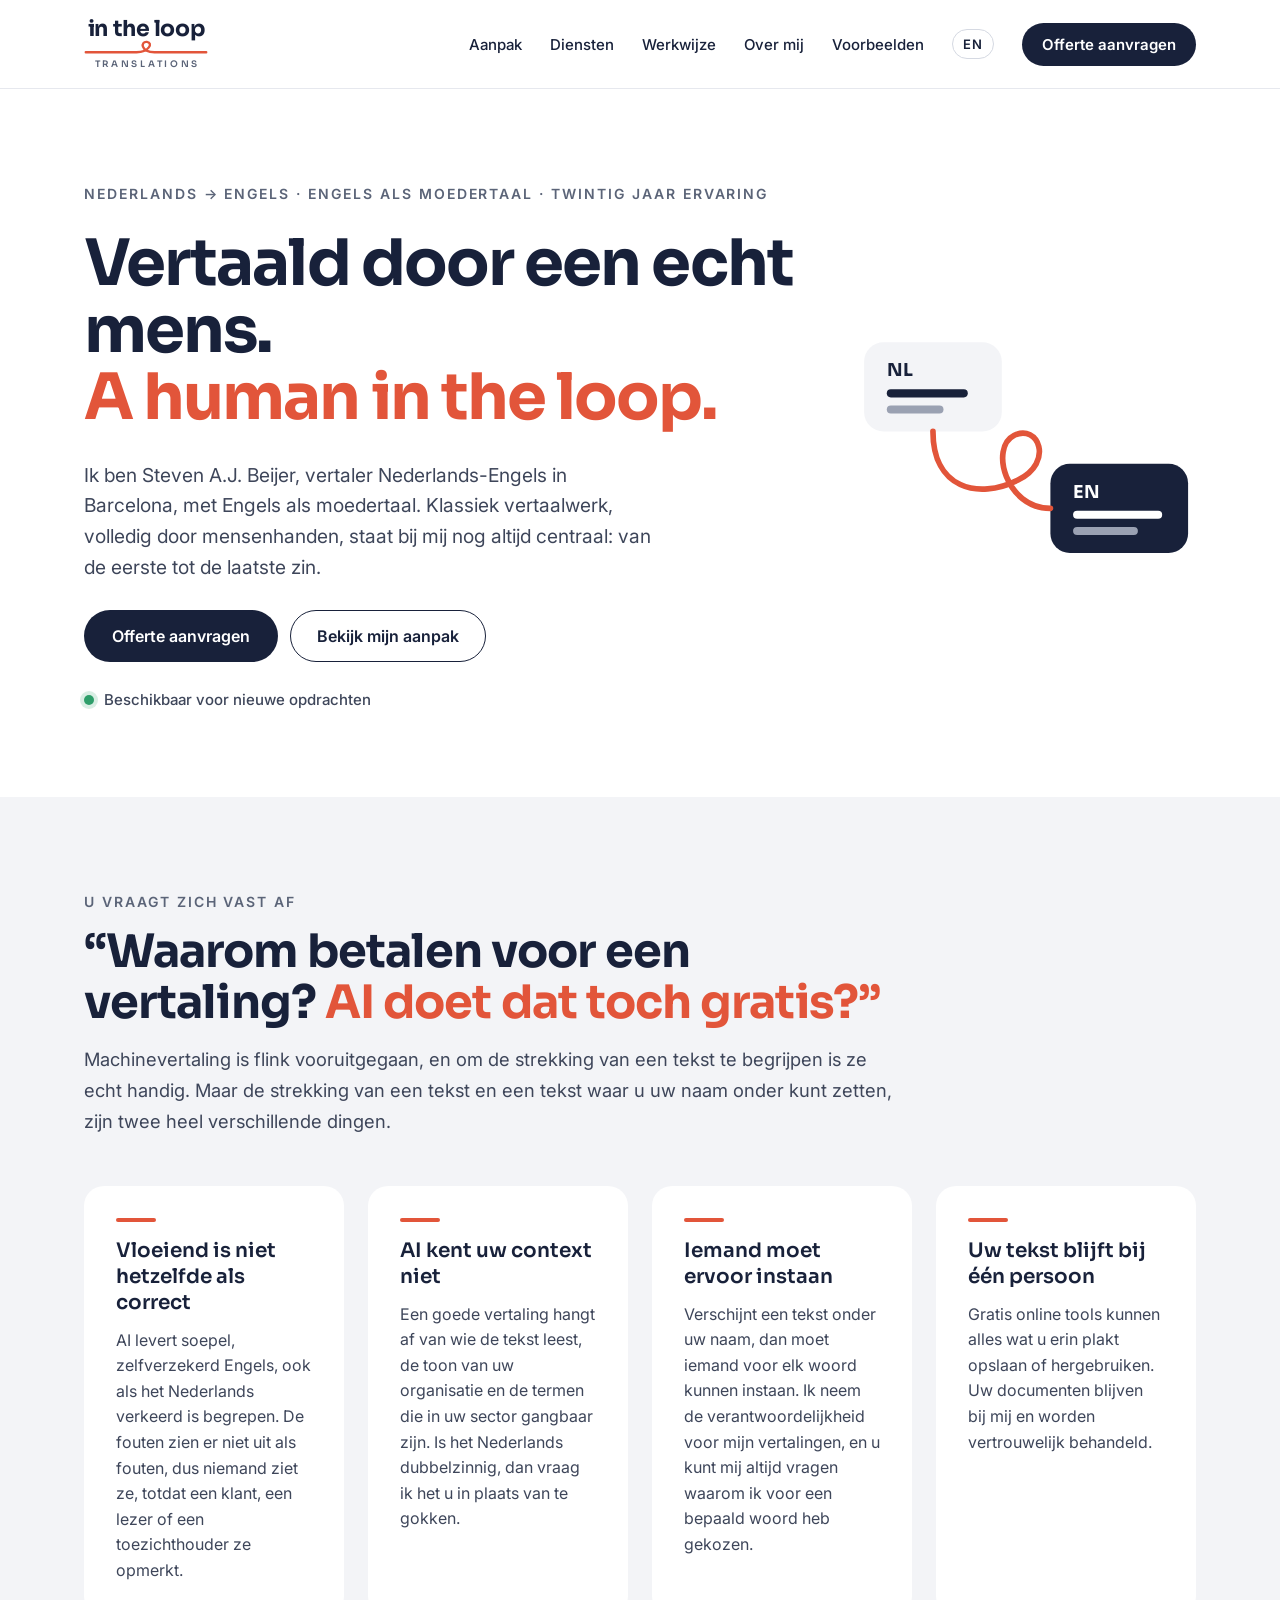
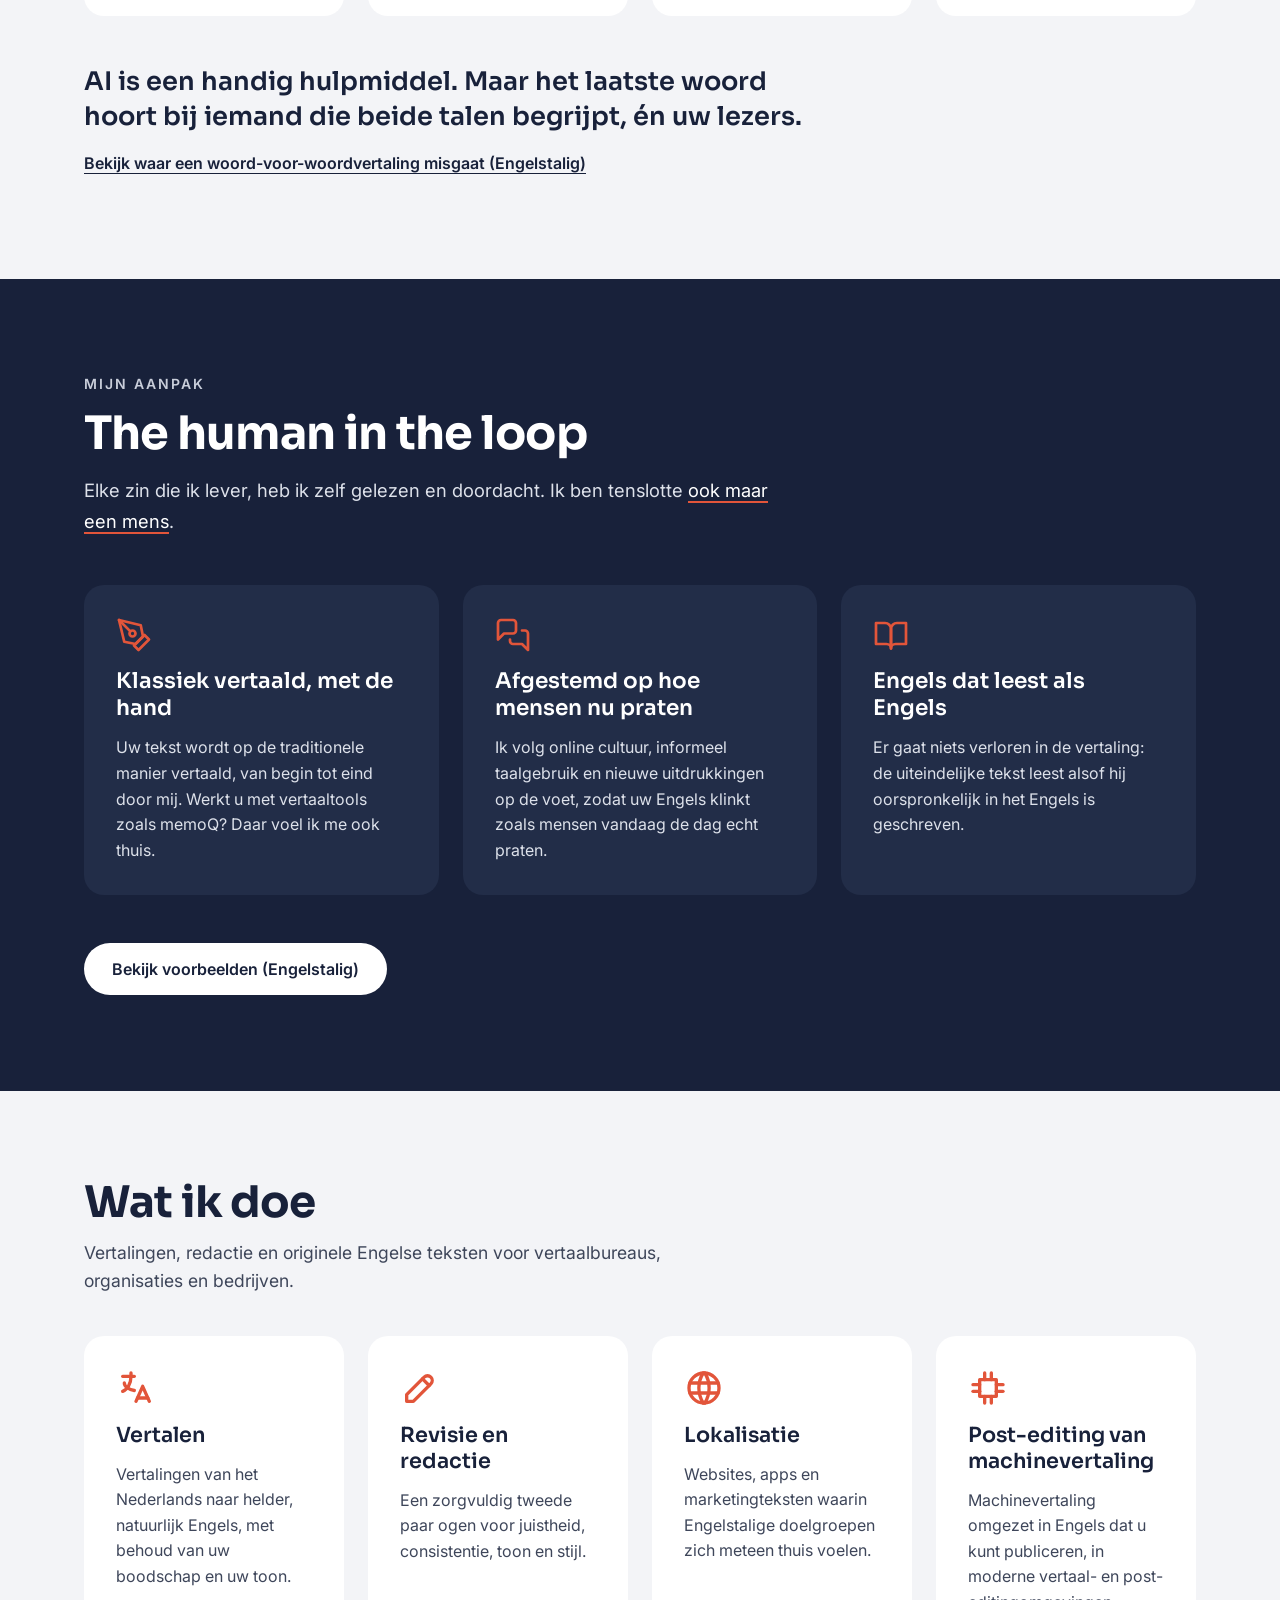
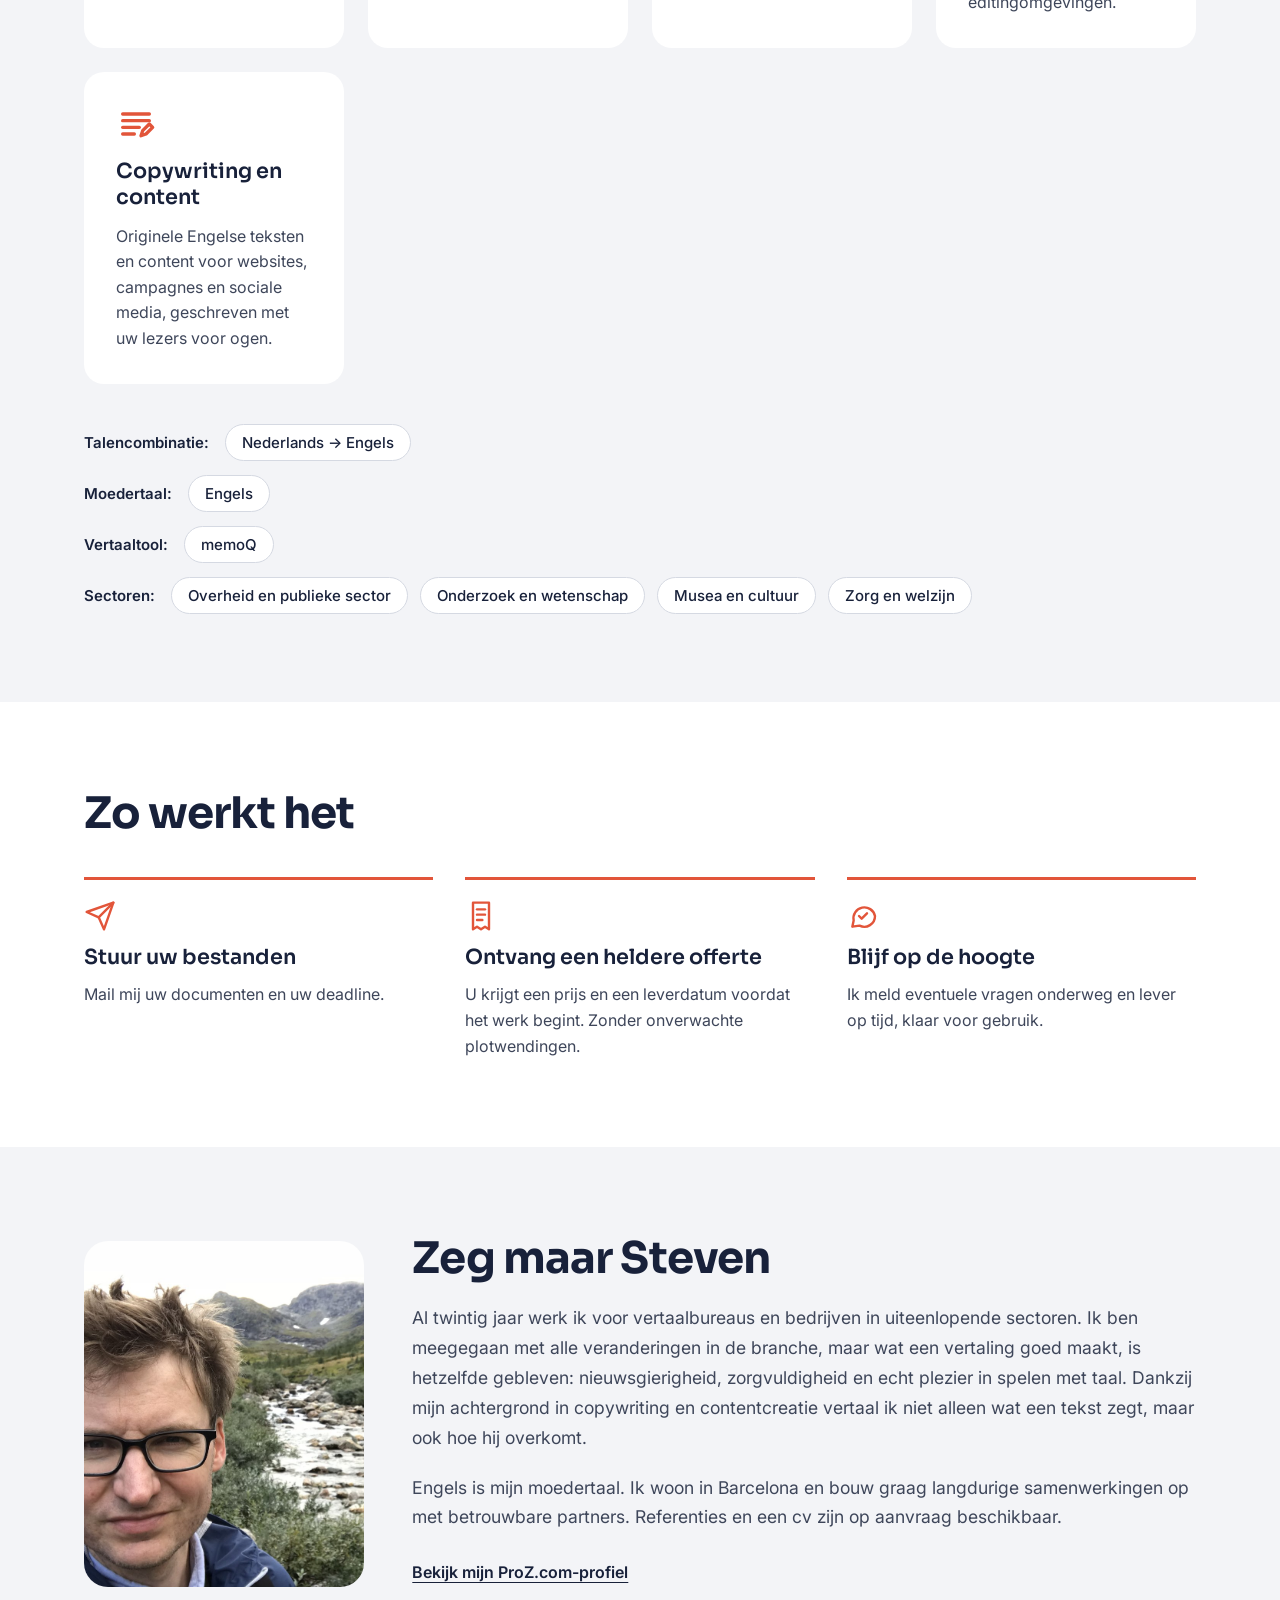
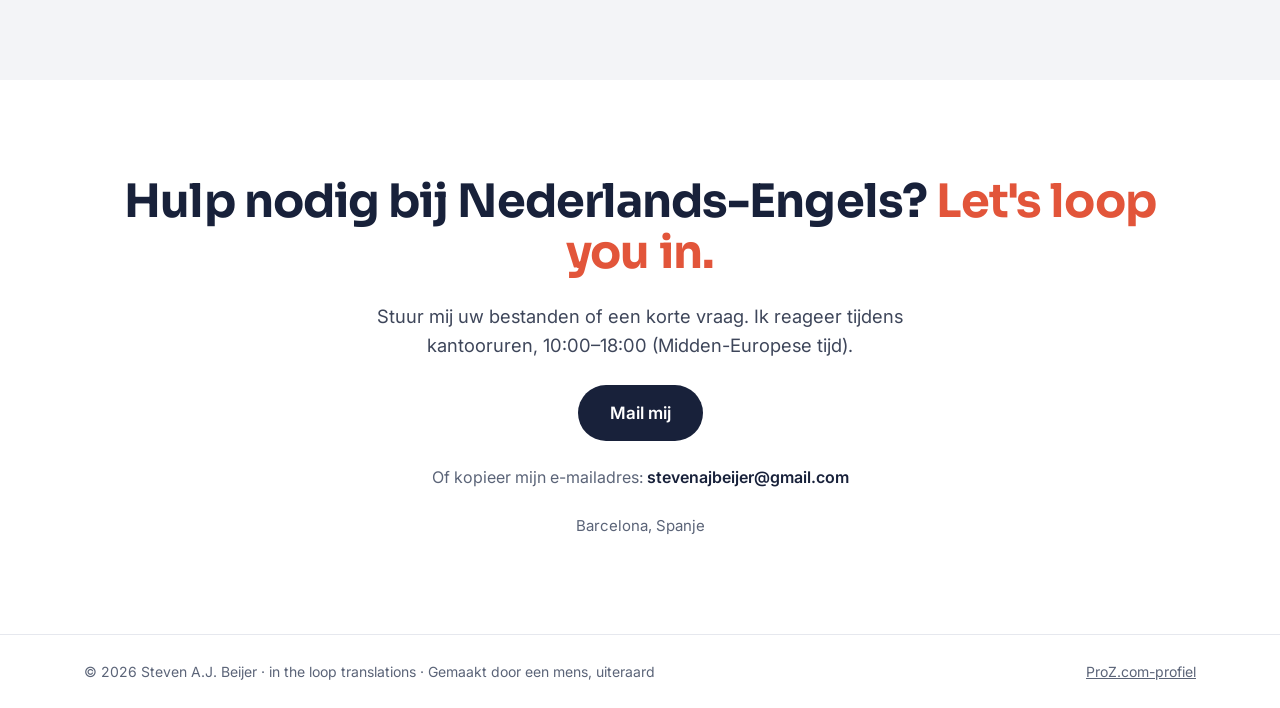
==== nl/index.html @ 224e479d "Add Dutch homepage, credentials, availability and SEO basics - New nl/index.html (Dutch homepage) wi" ====
<!doctype html>
<html lang="nl">
<head>
  <meta charset="utf-8">
  <meta name="viewport" content="width=device-width, initial-scale=1">
  <title>Vertaler Nederlands-Engels – Steven A.J. Beijer | in the loop translations</title>
  <meta name="description" content="Vertaler Nederlands-Engels met Engels als moedertaal en twintig jaar ervaring. Klassieke, volledig menselijke vertalingen, redactie, lokalisatie en copywriting door Steven A.J. Beijer in Barcelona.">
  <link rel="canonical" href="https://stevenbeijer.com/nl/">
  <link rel="alternate" hreflang="en" href="https://stevenbeijer.com/">
  <link rel="alternate" hreflang="nl" href="https://stevenbeijer.com/nl/">
  <link rel="alternate" hreflang="x-default" href="https://stevenbeijer.com/">
  <meta property="og:title" content="in the loop translations – Steven A.J. Beijer, vertaler Nederlands-Engels">
  <meta property="og:description" content="Vertaald door een echt mens. A human in the loop.">
  <meta property="og:type" content="website">
  <meta property="og:locale" content="nl_NL">
  <meta property="og:url" content="https://stevenbeijer.com/nl/">
  <meta property="og:image" content="https://stevenbeijer.com/images/steven.jpg">
  <link rel="icon" href="../favicon.svg" type="image/svg+xml">
  <link rel="preconnect" href="https://fonts.googleapis.com">
  <link rel="preconnect" href="https://fonts.gstatic.com" crossorigin>
  <link href="https://fonts.googleapis.com/css2?family=Sora:wght@400;600;700&amp;family=Inter:wght@400;500;600&amp;display=swap" rel="stylesheet">
  <link rel="stylesheet" href="../style.css?v=4">
  <script type="application/ld+json">
  {
    "@context": "https://schema.org",
    "@type": "ProfessionalService",
    "name": "in the loop translations",
    "description": "Vertalingen van het Nederlands naar het Engels, revisie, lokalisatie, post-editing en copywriting door een vertaler met Engels als moedertaal.",
    "url": "https://stevenbeijer.com/nl/",
    "image": "https://stevenbeijer.com/images/steven.jpg",
    "email": "stevenajbeijer@gmail.com",
    "address": { "@type": "PostalAddress", "addressLocality": "Barcelona", "addressCountry": "ES" },
    "areaServed": "Worldwide",
    "founder": {
      "@type": "Person",
      "name": "Steven A.J. Beijer",
      "jobTitle": "Vertaler Nederlands-Engels",
      "knowsLanguage": ["en", "nl"],
      "sameAs": ["https://www.proz.com/profile/104658"]
    }
  }
  </script>
</head>
<body>

<header class="site-header">
  <nav class="wrap" aria-label="Hoofdmenu">
    <a class="logo" href="#top" aria-label="in the loop translations, home">
      <span class="logo-name">in the loop</span>
      <svg width="124" height="16" viewBox="0 0 260 34" aria-hidden="true"><path d="M2 26 H110 C136 26 146 6 132 4 C118 2 118 26 148 26 H258" fill="none" stroke="#E2553A" stroke-width="5" stroke-linecap="round" stroke-linejoin="round"/></svg>
      <span class="logo-sub">TRANSLATIONS</span>
    </a>
    <div class="menu">
      <a href="#approach">Aanpak</a>
      <a href="#services">Diensten</a>
      <a href="#how">Werkwijze</a>
      <a href="#about">Over mij</a>
      <a href="../examples.html" hreflang="en">Voorbeelden</a>
      <a class="lang" href="../" hreflang="en" lang="en" aria-label="English">EN</a>
      <a class="btn btn-dark btn-small" href="mailto:stevenajbeijer@gmail.com?subject=Offerteaanvraag">Offerte aanvragen</a>
    </div>
  </nav>
</header>

<main>

<section id="top" class="wrap hero">
  <div class="hero-text">
    <p class="eyebrow">Nederlands → Engels · Engels als moedertaal · twintig jaar ervaring</p>
    <h1>Vertaald door een echt mens. <span class="accent" lang="en">A human in the loop.</span></h1>
    <p class="lead">Ik ben Steven A.J. Beijer, vertaler Nederlands-Engels in Barcelona, met Engels als moedertaal. Klassiek vertaalwerk, volledig door mensenhanden, staat bij mij nog altijd centraal: van de eerste tot de laatste zin.</p>
    <div class="buttons">
      <a class="btn btn-dark" href="mailto:stevenajbeijer@gmail.com?subject=Offerteaanvraag">Offerte aanvragen</a>
      <a class="btn btn-outline" href="#approach">Bekijk mijn aanpak</a>
    </div>
    <p class="status">Beschikbaar voor nieuwe opdrachten</p>
  </div>
  <div class="hero-art">
    <svg viewBox="0 0 420 320" role="img" aria-label="Eén lijn die een lus maakt tussen een Nederlandse en een Engelse tekstballon">
      <rect x="10" y="30" width="170" height="110" rx="24" fill="#F3F4F7"/>
      <rect x="240" y="180" width="170" height="110" rx="24" fill="#18213A"/>
      <text x="38" y="72" font-family="Sora, sans-serif" font-weight="700" font-size="22" fill="#18213A">NL</text>
      <rect x="38" y="88" width="100" height="10" rx="5" fill="#18213A"/>
      <rect x="38" y="108" width="70" height="10" rx="5" fill="#9AA1B2"/>
      <text x="268" y="222" font-family="Sora, sans-serif" font-weight="700" font-size="22" fill="#FFFFFF">EN</text>
      <rect x="268" y="238" width="110" height="10" rx="5" fill="#FFFFFF"/>
      <rect x="268" y="258" width="80" height="10" rx="5" fill="#9AA1B2"/>
      <path d="M95 140 C95 210 150 225 200 200 C245 178 225 130 195 145 C165 160 185 235 240 235" fill="none" stroke="#E2553A" stroke-width="7" stroke-linecap="round" stroke-linejoin="round"/>
    </svg>
  </div>
</section>

<section id="why" class="soft">
  <div class="wrap why">
    <div class="section-head">
      <p class="eyebrow">U vraagt zich vast af</p>
      <h2 class="h2 h2-big">“Waarom betalen voor een vertaling? <span class="accent">AI doet dat toch gratis?”</span></h2>
      <p class="intro">Machinevertaling is flink vooruitgegaan, en om de strekking van een tekst te begrijpen is ze echt handig. Maar de strekking van een tekst en een tekst waar u uw naam onder kunt zetten, zijn twee heel verschillende dingen.</p>
    </div>
    <div class="why-points">
      <div class="why-point">
        <h3>Vloeiend is niet hetzelfde als correct</h3>
        <p>AI levert soepel, zelfverzekerd Engels, ook als het Nederlands verkeerd is begrepen. De fouten zien er niet uit als fouten, dus niemand ziet ze, totdat een klant, een lezer of een toezichthouder ze opmerkt.</p>
      </div>
      <div class="why-point">
        <h3>AI kent uw context niet</h3>
        <p>Een goede vertaling hangt af van wie de tekst leest, de toon van uw organisatie en de termen die in uw sector gangbaar zijn. Is het Nederlands dubbelzinnig, dan vraag ik het u in plaats van te gokken.</p>
      </div>
      <div class="why-point">
        <h3>Iemand moet ervoor instaan</h3>
        <p>Verschijnt een tekst onder uw naam, dan moet iemand voor elk woord kunnen instaan. Ik neem de verantwoordelijkheid voor mijn vertalingen, en u kunt mij altijd vragen waarom ik voor een bepaald woord heb gekozen.</p>
      </div>
      <div class="why-point">
        <h3>Uw tekst blijft bij één persoon</h3>
        <p>Gratis online tools kunnen alles wat u erin plakt opslaan of hergebruiken. Uw documenten blijven bij mij en worden vertrouwelijk behandeld.</p>
      </div>
    </div>
    <div class="why-close">
      <p>AI is een handig hulpmiddel. Maar het laatste woord hoort bij iemand die beide talen begrijpt, én uw lezers.</p>
      <a class="text-link" href="../examples.html" hreflang="en">Bekijk waar een woord-voor-woordvertaling misgaat (Engelstalig)</a>
    </div>
  </div>
</section>

<section id="approach" class="dark">
  <div class="wrap approach">
    <div class="section-head">
      <p class="eyebrow">Mijn aanpak</p>
      <h2 class="h2 h2-big" lang="en">The human in the loop</h2>
      <p class="intro">Elke zin die ik lever, heb ik zelf gelezen en doordacht. Ik ben tenslotte <a href="https://open.spotify.com/search/Daft%20Punk%20Human%20After%20All" target="_blank" rel="noopener" title="Daft Punk, Human After All (2005)">ook maar een mens</a>.</p>
    </div>
    <div class="cards">
      <div class="card-dark">
        <svg class="icon" width="36" height="36" viewBox="0 0 24 24" aria-hidden="true"><path d="M12 19l7-7 3 3-7 7-3-3z"/><path d="M18 13l-1.5-7.5L2 2l3.5 14.5L13 18l5-5z"/><path d="M2 2l7.586 7.586"/><circle cx="11" cy="11" r="2"/></svg>
        <h3>Klassiek vertaald, met de hand</h3>
        <p>Uw tekst wordt op de traditionele manier vertaald, van begin tot eind door mij. Werkt u met vertaaltools zoals memoQ? Daar voel ik me ook thuis.</p>
      </div>
      <div class="card-dark">
        <svg class="icon" width="36" height="36" viewBox="0 0 24 24" aria-hidden="true"><path d="M14 9a2 2 0 0 1-2 2H6l-4 4V4a2 2 0 0 1 2-2h8a2 2 0 0 1 2 2z"/><path d="M18 9h2a2 2 0 0 1 2 2v11l-4-4h-6a2 2 0 0 1-2-2v-1"/></svg>
        <h3>Afgestemd op hoe mensen nu praten</h3>
        <p>Ik volg online cultuur, informeel taalgebruik en nieuwe uitdrukkingen op de voet, zodat uw Engels klinkt zoals mensen vandaag de dag echt praten.</p>
      </div>
      <div class="card-dark">
        <svg class="icon" width="36" height="36" viewBox="0 0 24 24" aria-hidden="true"><path d="M2 4h6a4 4 0 0 1 4 4v13a3 3 0 0 0-3-3H2z"/><path d="M22 4h-6a4 4 0 0 0-4 4v13a3 3 0 0 1 3-3h7z"/></svg>
        <h3>Engels dat leest als Engels</h3>
        <p>Er gaat niets verloren in de vertaling: de uiteindelijke tekst leest alsof hij oorspronkelijk in het Engels is geschreven.</p>
      </div>
    </div>
    <a class="btn btn-light" href="../examples.html" hreflang="en">Bekijk voorbeelden (Engelstalig)</a>
  </div>
</section>

<section id="services" class="soft">
  <div class="wrap services">
    <div class="section-head">
      <h2 class="h2">Wat ik doe</h2>
      <p>Vertalingen, redactie en originele Engelse teksten voor vertaalbureaus, organisaties en bedrijven.</p>
    </div>
    <div class="cards-light">
      <div class="card">
        <svg width="40" height="40" viewBox="0 0 24 24" fill="none" stroke="#E2553A" stroke-width="2" stroke-linecap="round" stroke-linejoin="round" aria-hidden="true"><path d="M4 5h7"/><path d="M9 3v2c0 4.4-2.2 8-5 9"/><path d="M5 9c0 2.1 2.7 4 6 4.5"/><path d="M12 20l4-9 4 9"/><path d="M19.1 18h-6.2"/></svg>
        <h3>Vertalen</h3>
        <p>Vertalingen van het Nederlands naar helder, natuurlijk Engels, met behoud van uw boodschap en uw toon.</p>
      </div>
      <div class="card">
        <svg width="40" height="40" viewBox="0 0 24 24" fill="none" stroke="#E2553A" stroke-width="2" stroke-linecap="round" stroke-linejoin="round" aria-hidden="true"><path d="M4 20h4L18.5 9.5a2.8 2.8 0 0 0-4-4L4 16v4"/><path d="M13.5 6.5l4 4"/></svg>
        <h3>Revisie en redactie</h3>
        <p>Een zorgvuldig tweede paar ogen voor juistheid, consistentie, toon en stijl.</p>
      </div>
      <div class="card">
        <svg width="40" height="40" viewBox="0 0 24 24" fill="none" stroke="#E2553A" stroke-width="2" stroke-linecap="round" stroke-linejoin="round" aria-hidden="true"><circle cx="12" cy="12" r="9"/><path d="M3.6 9h16.8"/><path d="M3.6 15h16.8"/><path d="M11.5 3a17 17 0 0 0 0 18"/><path d="M12.5 3a17 17 0 0 1 0 18"/></svg>
        <h3>Lokalisatie</h3>
        <p>Websites, apps en marketingteksten waarin Engelstalige doelgroepen zich meteen thuis voelen.</p>
      </div>
      <div class="card">
        <svg width="40" height="40" viewBox="0 0 24 24" fill="none" stroke="#E2553A" stroke-width="2" stroke-linecap="round" stroke-linejoin="round" aria-hidden="true"><path d="M7 7h10v10H7z"/><path d="M10 3v4"/><path d="M14 3v4"/><path d="M10 17v4"/><path d="M14 17v4"/><path d="M3 10h4"/><path d="M3 14h4"/><path d="M17 10h4"/><path d="M17 14h4"/></svg>
        <h3>Post-editing van machinevertaling</h3>
        <p>Machinevertaling omgezet in Engels dat u kunt publiceren, in moderne vertaal- en post-editingomgevingen.</p>
      </div>
      <div class="card">
        <svg width="40" height="40" viewBox="0 0 24 24" fill="none" stroke="#E2553A" stroke-width="2" stroke-linecap="round" stroke-linejoin="round" aria-hidden="true"><path d="M4 6h16"/><path d="M4 10h16"/><path d="M4 14h10"/><path d="M4 18h7"/><path d="M15 19l1-3 4-4 2 2-4 4z"/></svg>
        <h3>Copywriting en content</h3>
        <p>Originele Engelse teksten en content voor websites, campagnes en sociale media, geschreven met uw lezers voor ogen.</p>
      </div>
    </div>
    <div class="chip-rows">
      <div class="chips">
        <span class="chips-label">Talencombinatie:</span>
        <span class="chip">Nederlands → Engels</span>
      </div>
      <div class="chips">
        <span class="chips-label">Moedertaal:</span>
        <span class="chip">Engels</span>
      </div>
      <div class="chips">
        <span class="chips-label">Vertaaltool:</span>
        <span class="chip">memoQ</span>
      </div>
      <div class="chips">
        <span class="chips-label">Sectoren:</span>
        <span class="chip">Overheid en publieke sector</span>
        <span class="chip">Onderzoek en wetenschap</span>
        <span class="chip">Musea en cultuur</span>
        <span class="chip">Zorg en welzijn</span>
      </div>
    </div>
  </div>
</section>

<section id="how" class="wrap how">
  <h2 class="h2">Zo werkt het</h2>
  <ol class="steps">
    <li>
      <svg class="icon" width="32" height="32" viewBox="0 0 24 24" aria-hidden="true"><path d="M22 2L11 13"/><path d="M22 2l-7 20-4-9-9-4 20-7z"/></svg>
      <h3>Stuur uw bestanden</h3>
      <p>Mail mij uw documenten en uw deadline.</p>
    </li>
    <li>
      <svg class="icon" width="32" height="32" viewBox="0 0 24 24" aria-hidden="true"><path d="M6 2h12v20l-3-2-3 2-3-2-3 2z"/><path d="M9 7h6"/><path d="M9 11h6"/><path d="M9 15h4"/></svg>
      <h3>Ontvang een heldere offerte</h3>
      <p>U krijgt een prijs en een leverdatum voordat het werk begint. Zonder onverwachte plotwendingen.</p>
    </li>
    <li>
      <svg class="icon" width="32" height="32" viewBox="0 0 24 24" aria-hidden="true"><path d="M21 12a8 8 0 0 1-11.6 7.2L4 20l1-4.6A8 8 0 1 1 21 12z"/><path d="M9 12l2 2 4-4"/></svg>
      <h3>Blijf op de hoogte</h3>
      <p>Ik meld eventuele vragen onderweg en lever op tijd, klaar voor gebruik.</p>
    </li>
  </ol>
</section>

<section id="about" class="soft">
  <div class="wrap about">
    <div class="about-photo">
      <img src="../images/steven.jpg" alt="Steven A.J. Beijer buiten bij een bergbeek" width="300" height="346" loading="lazy">
    </div>
    <div class="about-text">
      <h2 class="h2">Zeg maar Steven</h2>
      <p>Al twintig jaar werk ik voor vertaalbureaus en bedrijven in uiteenlopende sectoren. Ik ben meegegaan met alle veranderingen in de branche, maar wat een vertaling goed maakt, is hetzelfde gebleven: nieuwsgierigheid, zorgvuldigheid en echt plezier in spelen met taal. Dankzij mijn achtergrond in copywriting en contentcreatie vertaal ik niet alleen wat een tekst zegt, maar ook hoe hij overkomt.</p>
      <p>Engels is mijn moedertaal. Ik woon in Barcelona en bouw graag langdurige samenwerkingen op met betrouwbare partners. Referenties en een cv zijn op aanvraag beschikbaar.</p>
      <a class="text-link" href="https://www.proz.com/profile/104658">Bekijk mijn ProZ.com-profiel</a>
    </div>
  </div>
</section>

<section id="contact" class="wrap contact">
  <h2 class="h2 h2-big">Hulp nodig bij Nederlands-Engels? <span class="accent" lang="en">Let's loop you in.</span></h2>
  <p>Stuur mij uw bestanden of een korte vraag. Ik reageer tijdens kantooruren, 10:00–18:00 (Midden-Europese tijd).</p>
  <a class="btn btn-dark btn-large" href="mailto:stevenajbeijer@gmail.com?subject=Offerteaanvraag">Mail mij</a>
  <p class="email-plain">Of kopieer mijn e-mailadres: <span class="email-text">stevenajbeijer@gmail.com</span></p>
  <p class="place">Barcelona, Spanje</p>
</section>

</main>

<footer class="site-footer">
  <div class="wrap">
    <span>© <span id="y">2026</span> Steven A.J. Beijer · in the loop translations · Gemaakt door een mens, uiteraard</span>
    <a href="https://www.proz.com/profile/104658">ProZ.com-profiel</a>
  </div>
</footer>

<script>document.getElementById('y').textContent = new Date().getFullYear();</script>
</body>
</html>
---- style.css ----
/* in the loop translations – shared styles for index.html and examples.html */

:root {
  --accent: #E2553A;      /* loop line, icons, highlights */
  --accent-text: #B23E1F; /* darker accent for small text on white */
  --hover: #B8401F;
  --ink: #18213A;         /* main text and dark sections */
  --ink-2: #222D48;       /* cards on dark sections */
  --body: #3E465A;
  --muted: #5B6478;
  --soft: #F3F4F7;        /* light grey sections */
  --line: #E6E8EE;
  --chip-line: #D5D9E2;
  --on-dark: #DDE1EA;
  --on-dark-muted: #C9CEDA;
  --sora: "Sora", sans-serif;
}

* { box-sizing: border-box; }
html { scroll-behavior: smooth; }
body {
  margin: 0;
  font-family: "Inter", system-ui, sans-serif;
  color: var(--ink);
  background: #FFFFFF;
  -webkit-text-size-adjust: 100%;
}
a { color: var(--ink); }
a:hover { color: var(--hover); }
img, svg { display: block; }
h1, h2, h3 { font-family: var(--sora); margin: 0; }
p { margin: 0; }
.wrap { max-width: 1160px; margin: 0 auto; padding-left: 24px; padding-right: 24px; }
.accent { color: var(--accent); }

/* Header */
.site-header { border-bottom: 1px solid var(--line); }
.site-header nav {
  padding-top: 18px; padding-bottom: 18px;
  display: flex; flex-wrap: wrap; align-items: center; justify-content: space-between; gap: 16px;
}
.logo { text-decoration: none; display: flex; flex-direction: column; align-items: center; color: var(--ink); }
.logo:hover { color: var(--ink); }
.logo-name { font-family: var(--sora); font-weight: 700; font-size: 22px; letter-spacing: -0.02em; line-height: 1; }
.logo-sub { margin-top: 2px; font-family: var(--sora); font-weight: 600; font-size: 9px; letter-spacing: 0.3em; padding-left: 0.3em; color: var(--muted); }
.menu { display: flex; flex-wrap: wrap; align-items: center; gap: 8px 28px; font-size: 15px; font-weight: 500; }
.menu a { text-decoration: none; padding: 10px 0; }
.menu a[aria-current="page"] {
  text-decoration: underline; text-decoration-color: var(--accent);
  text-decoration-thickness: 2px; text-underline-offset: 6px;
}

/* Buttons */
.btn {
  display: inline-block; text-decoration: none; border-radius: 999px;
  font-weight: 600; font-size: 16px; padding: 16px 28px;
}
.btn-dark { background: var(--ink); color: #FFFFFF; }
.btn-dark:hover { background: var(--ink-2); color: #FFFFFF; }
.btn-outline { border: 1.5px solid var(--ink); padding: 15px 26px; }
.btn-light, .dark .btn-light { background: #FFFFFF; color: var(--ink); }
.btn-light:hover, .dark .btn-light:hover { background: var(--soft); color: var(--ink); }
.btn-small { padding: 12px 20px; font-size: 15px; }
.btn-large { padding: 18px 32px; font-size: 17px; }
.menu a.btn { padding: 12px 20px; }
.menu a.lang {
  font-size: 13px; font-weight: 600; letter-spacing: 0.08em;
  border: 1px solid var(--chip-line); border-radius: 999px; padding: 6px 10px;
}
.menu a.lang:hover { border-color: var(--hover); }

.eyebrow { font-size: 14px; font-weight: 600; letter-spacing: 0.14em; text-transform: uppercase; color: var(--muted); }
.h2 { font-weight: 700; font-size: clamp(2rem, 3.4vw, 2.75rem); letter-spacing: -0.02em; line-height: 1.1; }
.h2-big { font-size: clamp(2rem, 3.6vw, 3rem); }

/* Hero */
.hero { padding-top: 96px; padding-bottom: 88px; display: flex; flex-wrap: wrap; align-items: center; gap: 56px; }
.hero-text { flex: 999 1 520px; min-width: 0; display: flex; flex-direction: column; gap: 28px; }
.hero h1 { font-weight: 700; font-size: clamp(2.5rem, 5vw, 4.25rem); line-height: 1.05; letter-spacing: -0.03em; }
.hero h1 .accent { display: block; }
.lead { font-size: 1.2rem; line-height: 1.6; color: var(--body); max-width: 580px; }
.buttons { display: flex; flex-wrap: wrap; gap: 12px; }
.status { display: flex; align-items: center; gap: 10px; font-size: 15px; font-weight: 500; color: var(--body); }
.status::before { content: ""; width: 10px; height: 10px; border-radius: 50%; background: #2E9E6A; box-shadow: 0 0 0 4px rgba(46, 158, 106, 0.18); flex-shrink: 0; }
.hero-art { flex: 1 1 340px; min-width: 0; display: flex; justify-content: center; }
.hero-art svg { width: 100%; max-width: 440px; height: auto; }

/* Approach (dark) */
.dark { background: var(--ink); color: #FFFFFF; }
.dark a { color: #FFFFFF; }
.approach { padding-top: 96px; padding-bottom: 96px; display: flex; flex-direction: column; gap: 48px; }
.section-head { display: flex; flex-direction: column; gap: 16px; max-width: 720px; }
.dark .eyebrow { color: var(--on-dark-muted); }
.approach .intro { font-size: 1.15rem; line-height: 1.7; color: var(--on-dark); }
.approach .intro a { text-decoration-color: var(--accent); text-decoration-thickness: 2px; text-underline-offset: 4px; }
.cards { display: grid; grid-template-columns: repeat(auto-fit, minmax(260px, 1fr)); gap: 24px; }
.card-dark { background: var(--ink-2); border-radius: 20px; padding: 32px; display: flex; flex-direction: column; gap: 14px; }
.icon { fill: none; stroke: var(--accent); stroke-width: 1.8; stroke-linecap: round; stroke-linejoin: round; flex-shrink: 0; }
.card-dark h3 { font-weight: 600; font-size: 1.35rem; }
.card-dark p { font-size: 1rem; line-height: 1.6; color: var(--on-dark); }
.approach .btn { align-self: flex-start; }

/* Why pay for translation? */
.why { padding-top: 96px; padding-bottom: 96px; display: flex; flex-direction: column; gap: 48px; }
.why .section-head { max-width: 820px; }
.why .intro { font-size: 1.15rem; line-height: 1.7; color: var(--body); }
.why-points { display: grid; grid-template-columns: repeat(auto-fit, minmax(min(240px, 100%), 1fr)); gap: 24px; }
.why-point { background: #FFFFFF; border-radius: 20px; padding: 32px; display: flex; flex-direction: column; gap: 12px; }
.why-point::before { content: ""; width: 40px; height: 4px; border-radius: 2px; background: var(--accent); margin-bottom: 4px; }
.why-point h3 { font-weight: 600; font-size: 1.25rem; line-height: 1.3; }
.why-point p { font-size: 1rem; line-height: 1.6; color: var(--body); }
.why-close { display: flex; flex-direction: column; gap: 8px; max-width: 760px; }
.why-close p { font-family: var(--sora); font-weight: 600; font-size: clamp(1.25rem, 2.2vw, 1.6rem); line-height: 1.4; }

/* Services */
.soft { background: var(--soft); }
.services { padding-top: 88px; padding-bottom: 88px; display: flex; flex-direction: column; gap: 40px; }
.services .section-head { gap: 12px; max-width: 640px; }
.services .section-head p { font-size: 1.1rem; line-height: 1.6; color: var(--body); }
.cards-light { display: grid; grid-template-columns: repeat(auto-fit, minmax(240px, 1fr)); gap: 24px; }
.card { background: #FFFFFF; border-radius: 20px; padding: 32px; display: flex; flex-direction: column; gap: 14px; }
.card h3 { font-weight: 600; font-size: 1.3rem; }
.card p { font-size: 1rem; line-height: 1.6; color: var(--body); }
.chip-rows { display: flex; flex-direction: column; gap: 14px; }
.chips { display: flex; flex-wrap: wrap; align-items: center; gap: 12px; }
.chips-label { font-size: 15px; font-weight: 600; margin-right: 4px; }
.chip { background: #FFFFFF; border: 1px solid var(--chip-line); border-radius: 999px; padding: 8px 16px; font-size: 15px; font-weight: 500; }

/* How it works */
.how { padding-top: 88px; padding-bottom: 88px; display: flex; flex-direction: column; gap: 40px; }
.steps { margin: 0; padding: 0; list-style: none; display: grid; grid-template-columns: repeat(auto-fit, minmax(240px, 1fr)); gap: 32px; }
.steps li { display: flex; flex-direction: column; gap: 12px; border-top: 3px solid var(--accent); padding-top: 20px; }
.steps h3 { font-weight: 600; font-size: 1.3rem; }
.steps p { font-size: 1rem; line-height: 1.6; color: var(--body); }

/* About */
.about { padding-top: 88px; padding-bottom: 88px; display: flex; flex-wrap: wrap; gap: 48px; align-items: center; }
.about-photo { flex: 1 1 280px; min-width: 0; display: flex; justify-content: center; }
.about-photo img { width: 300px; max-width: 100%; height: 346px; object-fit: cover; object-position: 30% 40%; border-radius: 24px; }
.about-text { flex: 999 1 480px; min-width: 0; display: flex; flex-direction: column; gap: 20px; }
.about-text p { font-size: 1.1rem; line-height: 1.7; color: var(--body); }
.text-link { align-self: flex-start; font-weight: 600; font-size: 16px; text-underline-offset: 4px; padding: 10px 0; }

/* Contact */
.contact { padding-top: 96px; padding-bottom: 96px; display: flex; flex-direction: column; align-items: center; text-align: center; gap: 24px; }
.contact p { font-size: 1.15rem; line-height: 1.6; color: var(--body); max-width: 560px; }
.contact .place { font-size: 15px; color: var(--muted); }
.contact .btn { overflow-wrap: anywhere; }
.contact .email-plain, .cta .email-plain { font-size: 1rem; color: var(--muted); }
.cta .email-plain { color: var(--on-dark-muted); }
.email-text { font-weight: 600; color: var(--ink); user-select: all; -webkit-user-select: all; overflow-wrap: anywhere; }
.dark .email-text { color: #FFFFFF; }

/* Testimonials */
.quotes { display: grid; grid-template-columns: repeat(auto-fit, minmax(min(300px, 100%), 1fr)); gap: 24px; }
.quote { margin: 0; background: #FFFFFF; border-radius: 20px; padding: 32px; display: flex; flex-direction: column; gap: 16px; }
.quote p { font-size: 1.05rem; line-height: 1.65; color: var(--body); }
.quote p::before { content: "“"; } .quote p::after { content: "”"; }
.quote cite { font-style: normal; font-size: 14px; font-weight: 600; color: var(--muted); }

/* Footer */
.site-footer { border-top: 1px solid var(--line); }
.site-footer .wrap {
  padding-top: 28px; padding-bottom: 28px;
  display: flex; flex-wrap: wrap; justify-content: space-between; gap: 12px;
  font-size: 14px; color: var(--muted);
}
.site-footer a { color: var(--muted); }

/* Examples page */
.page-intro { padding-top: 88px; padding-bottom: 56px; display: flex; flex-direction: column; gap: 24px; }
.page-intro h1 { font-weight: 700; font-size: clamp(2.4rem, 4.6vw, 3.75rem); line-height: 1.08; letter-spacing: -0.03em; max-width: 900px; }
.page-intro .lead { max-width: 680px; }
.examples { padding-bottom: 88px; display: grid; grid-template-columns: repeat(auto-fit, minmax(min(320px, 100%), 1fr)); gap: 24px; }
.example { border: 1px solid var(--line); border-radius: 20px; padding: 28px; display: flex; flex-direction: column; gap: 14px; }
.tag { align-self: flex-start; background: var(--soft); border-radius: 999px; padding: 6px 12px; font-size: 13px; font-weight: 600; color: var(--body); }
.source { font-family: var(--sora); font-weight: 600; font-size: 1.35rem; line-height: 1.35; }
.versions { display: flex; flex-direction: column; gap: 6px; font-size: 1rem; line-height: 1.5; }
.versions .literal { color: var(--muted); }
.versions b { font-weight: 600; }
.versions .good b { color: var(--accent-text); }
.example .note { font-size: 0.95rem; line-height: 1.55; color: var(--body); }
.cta { padding-top: 88px; padding-bottom: 88px; display: flex; flex-direction: column; align-items: flex-start; gap: 24px; }
.cta h2 { max-width: 760px; }
.cta p { font-size: 1.15rem; line-height: 1.6; color: var(--on-dark); max-width: 600px; }

/* Phones */
@media (max-width: 600px) {
  .wrap { padding-left: 16px; padding-right: 16px; }
  .site-header nav { justify-content: center; }
  .menu { justify-content: center; gap: 4px 20px; }
  .hero { padding-top: 56px; padding-bottom: 56px; gap: 40px; }
  .why, .approach, .services, .how, .about, .contact, .cta { padding-top: 64px; padding-bottom: 64px; }
  .page-intro { padding-top: 56px; padding-bottom: 40px; }
  .examples { padding-bottom: 64px; }
  .card, .card-dark, .why-point { padding: 24px; }
  .example { padding: 22px; }
}
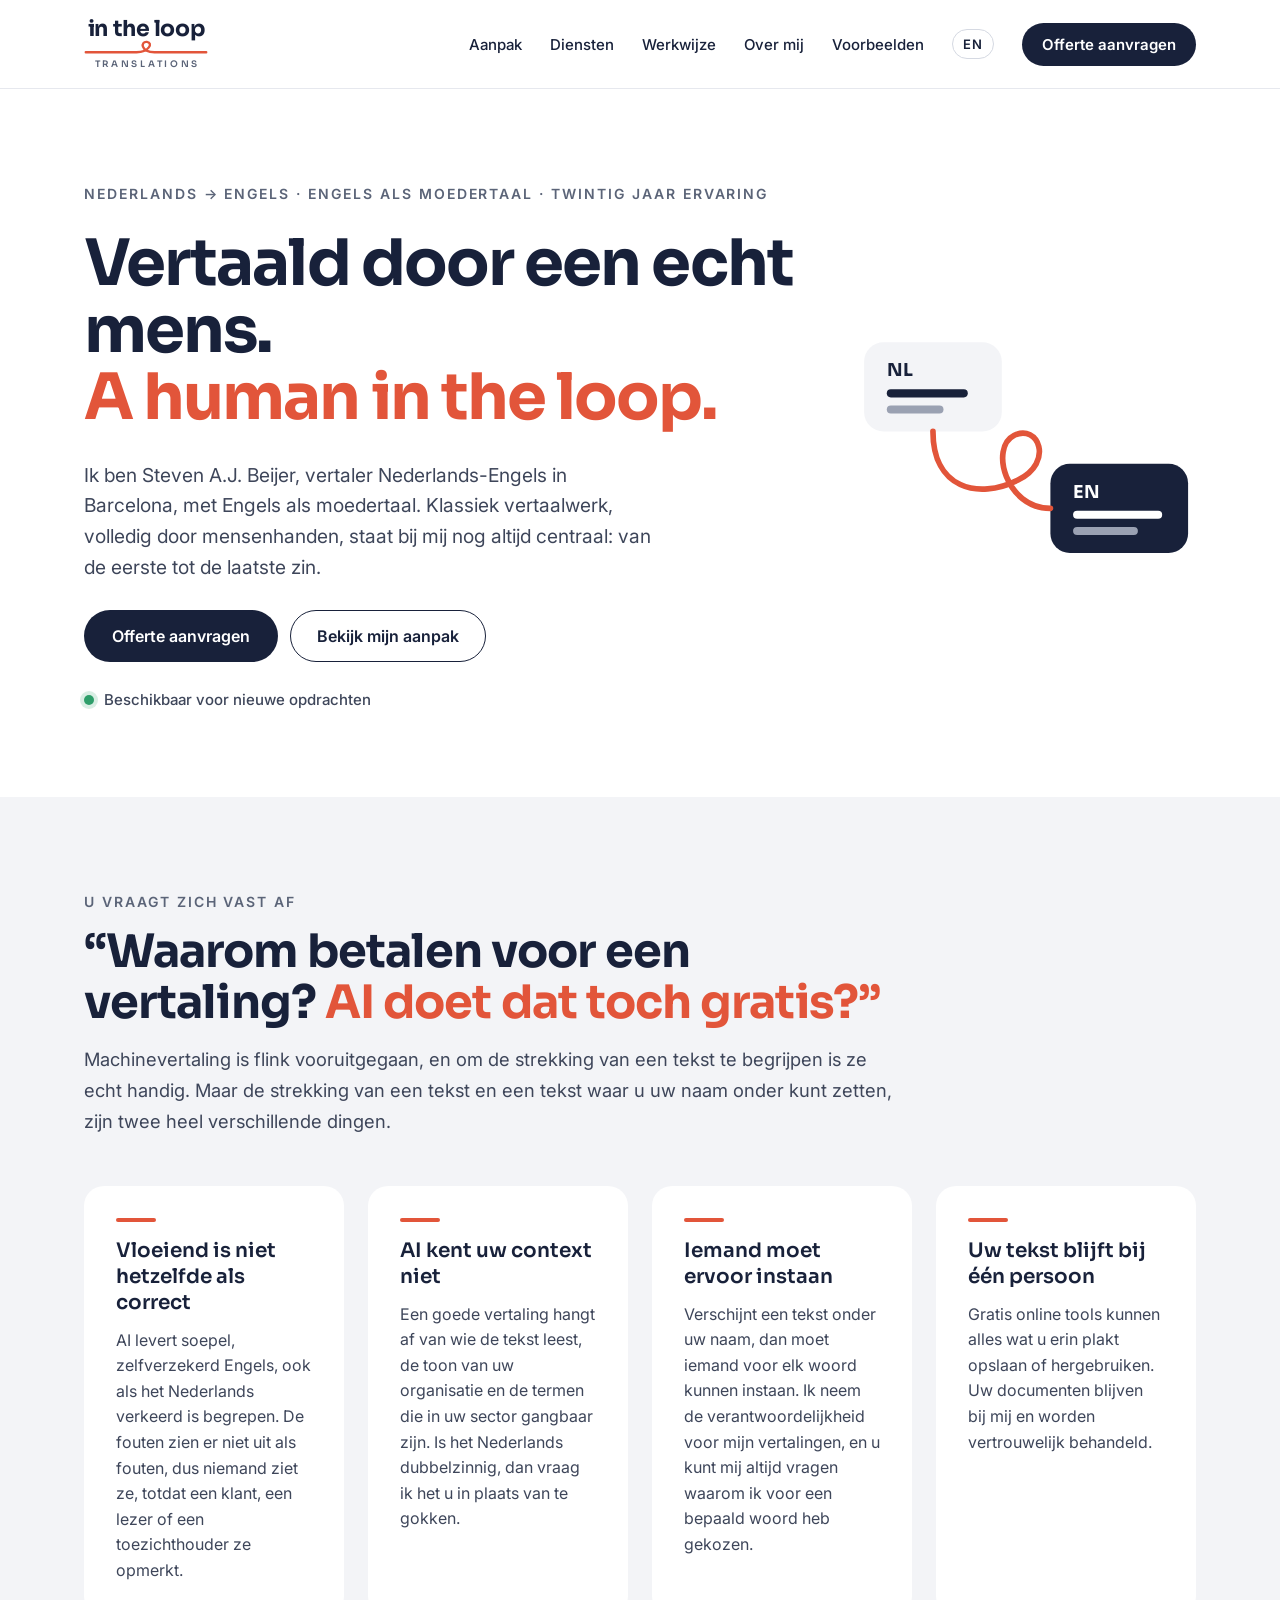
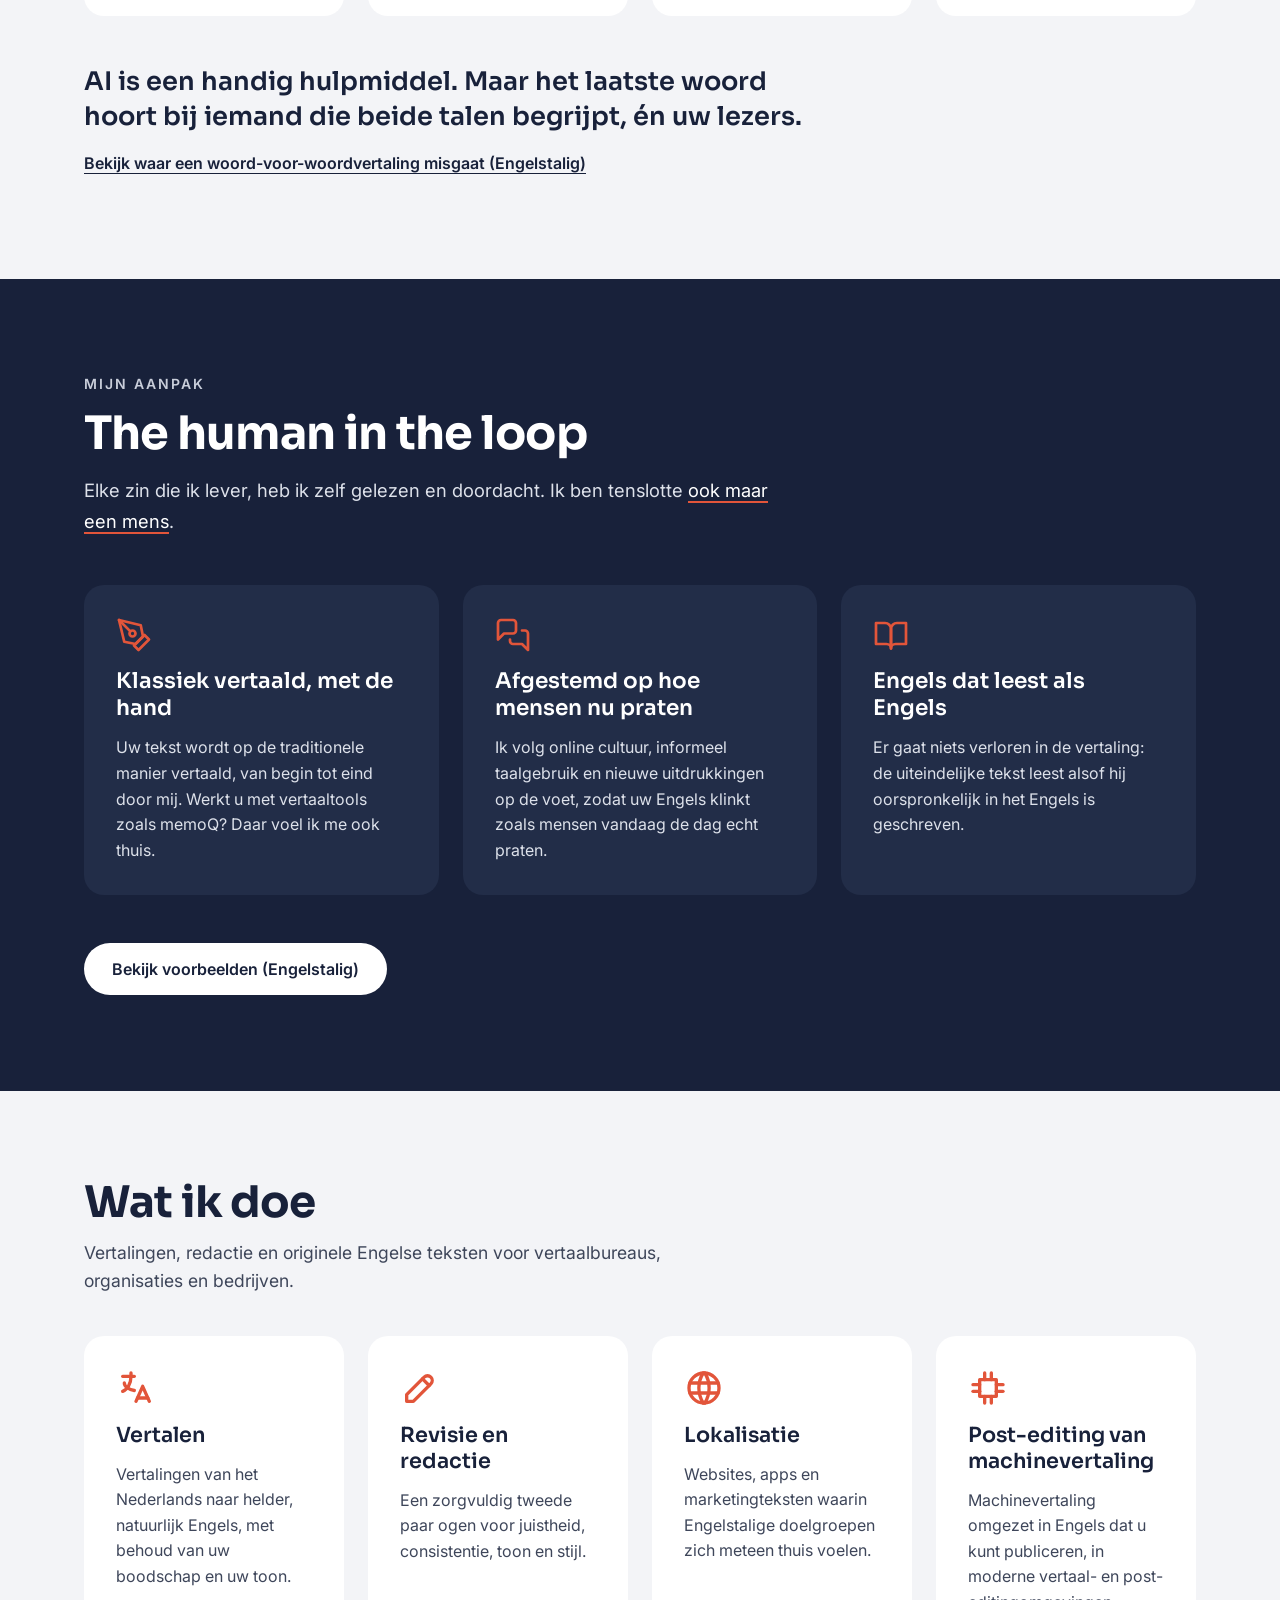
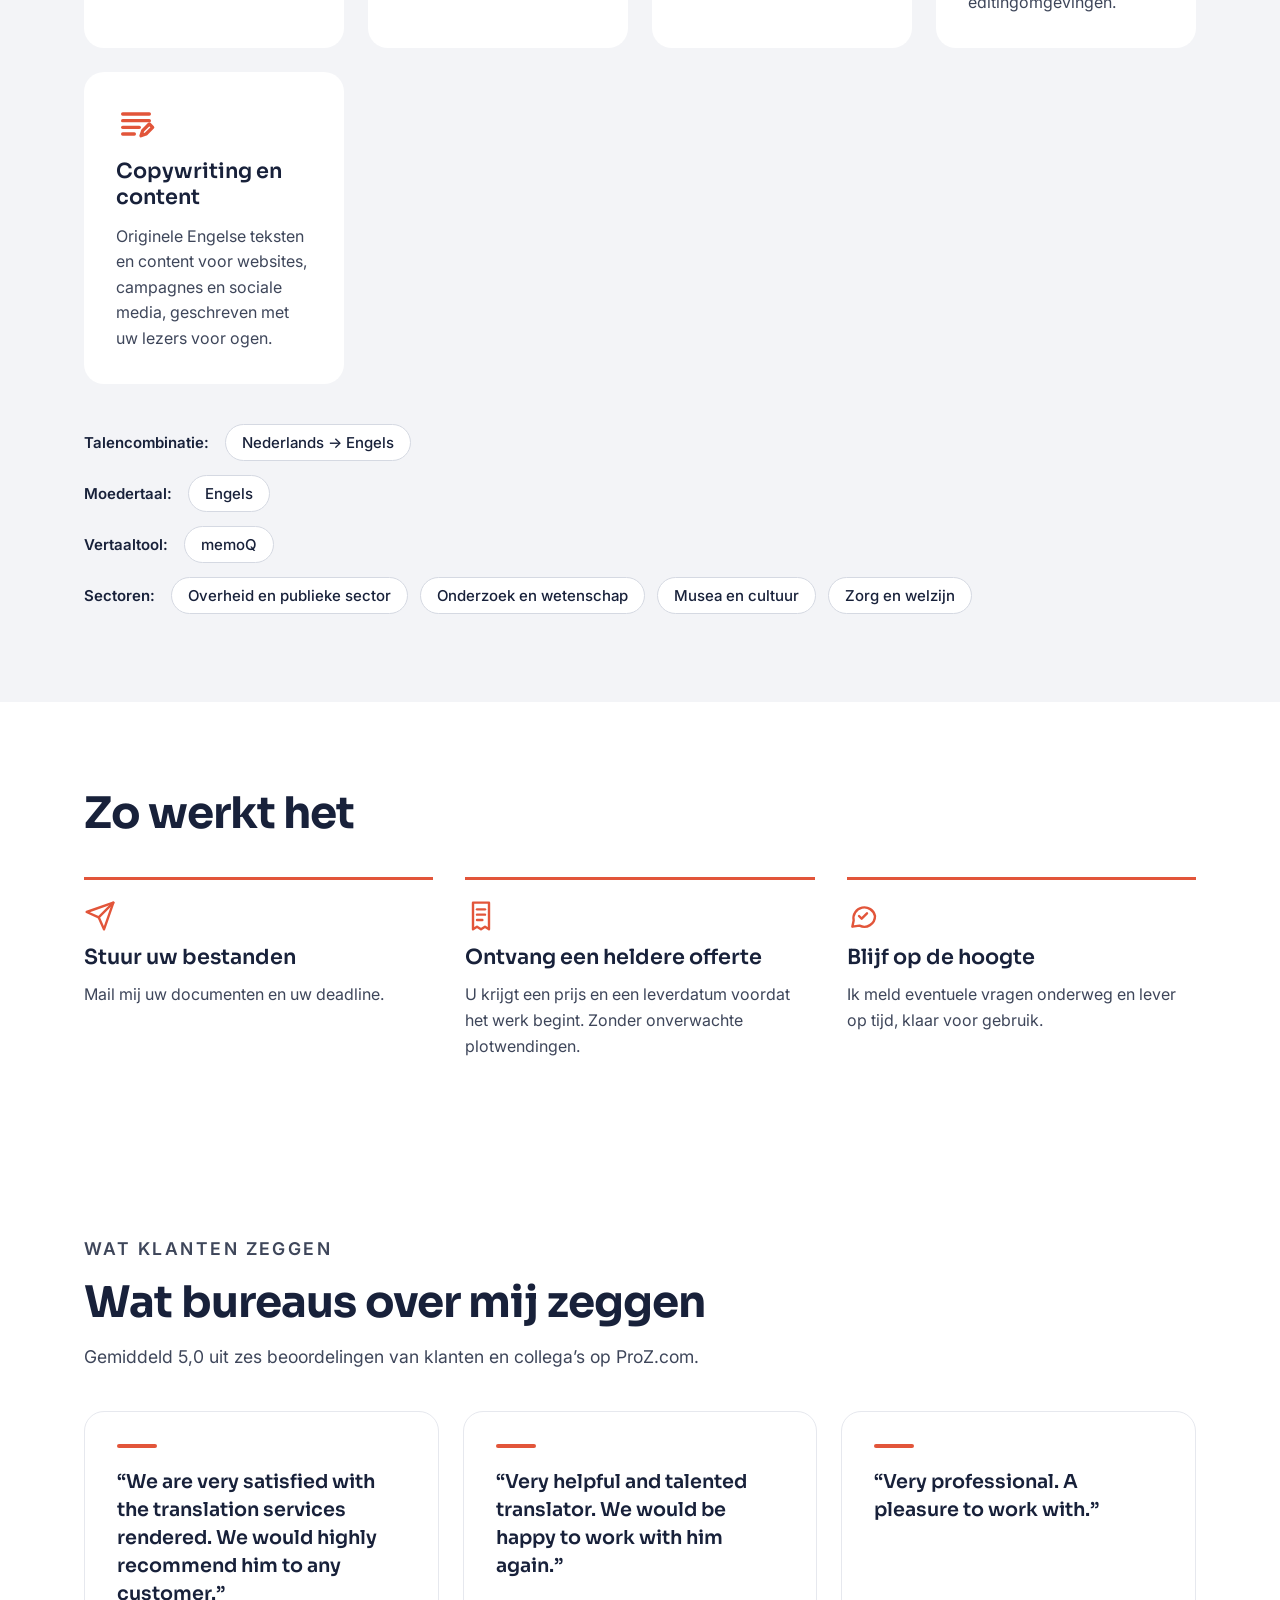
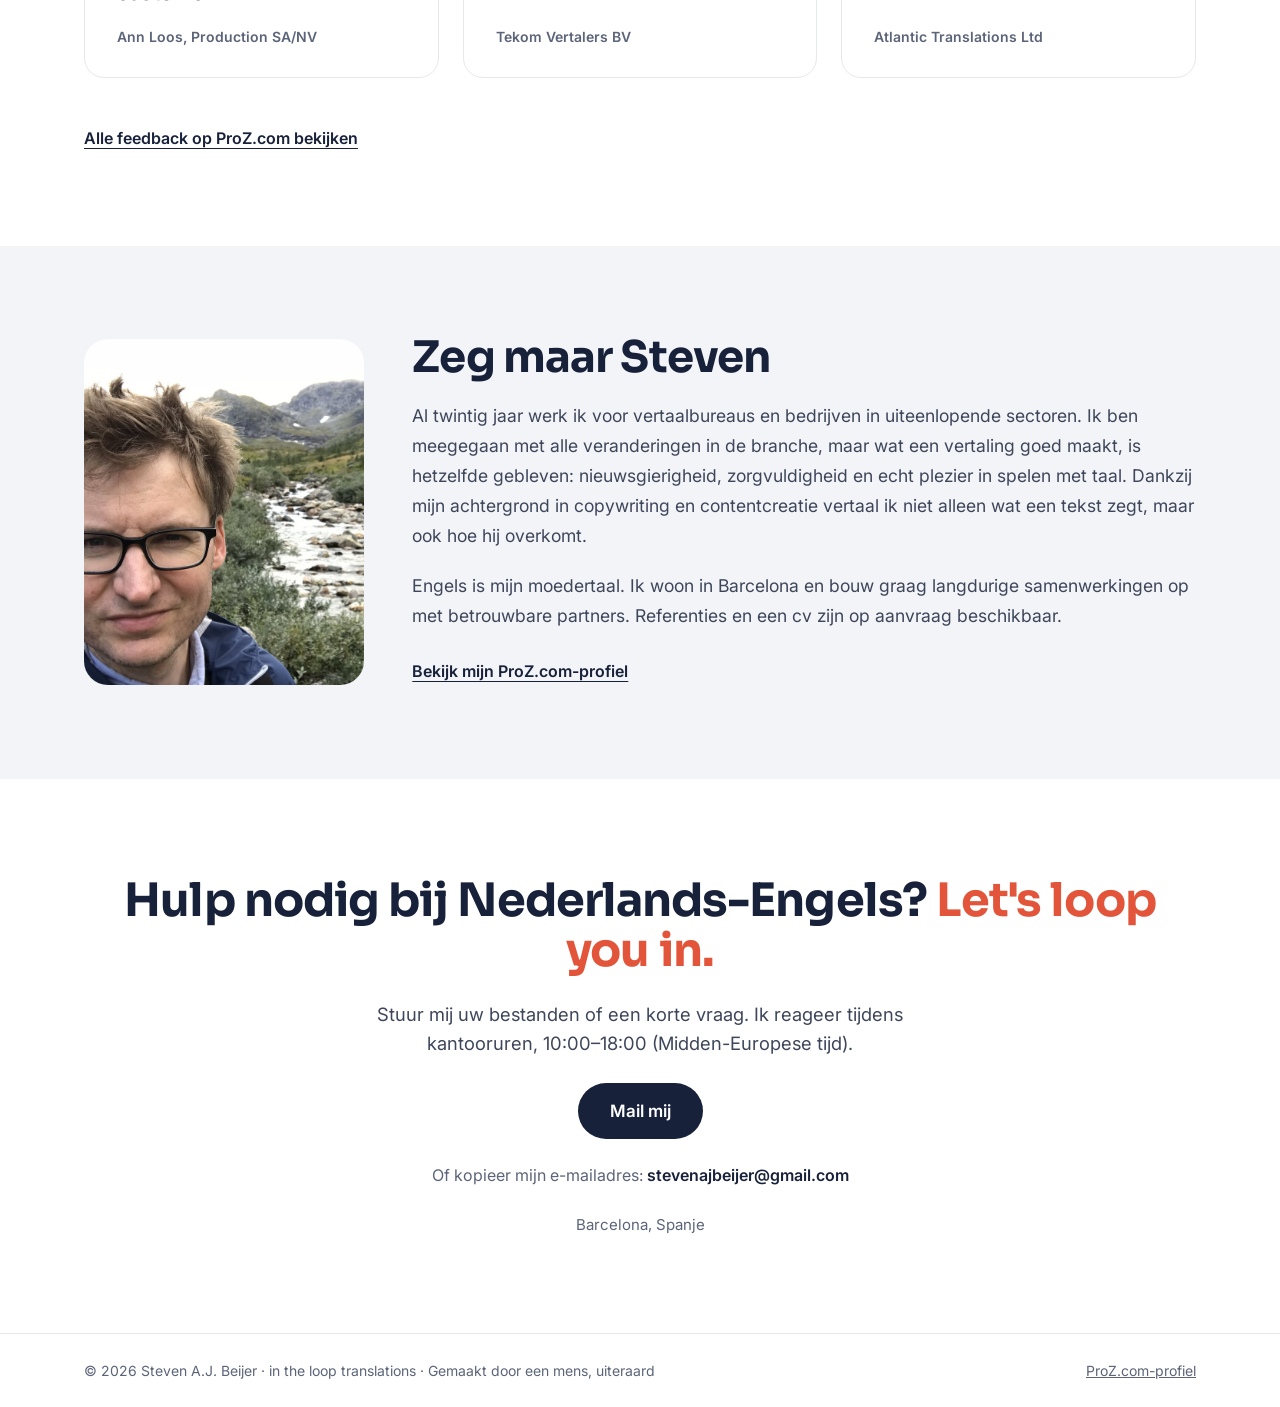
==== commit 3a25efe7: "Add client testimonials from ProZ.com feedback Three quotes plus the 5.0 rating, on both the English" ====
--- a/nl/index.html
+++ b/nl/index.html
@@ -19,7 +19,7 @@
   <link rel="preconnect" href="https://fonts.googleapis.com">
   <link rel="preconnect" href="https://fonts.gstatic.com" crossorigin>
   <link href="https://fonts.googleapis.com/css2?family=Sora:wght@400;600;700&amp;family=Inter:wght@400;500;600&amp;display=swap" rel="stylesheet">
-  <link rel="stylesheet" href="../style.css?v=4">
+  <link rel="stylesheet" href="../style.css?v=5">
   <script type="application/ld+json">
   {
     "@context": "https://schema.org",
@@ -228,6 +228,29 @@
   </ol>
 </section>
 
+<section id="testimonials" class="wrap testimonials">
+  <div class="section-head">
+    <p class="eyebrow">Wat klanten zeggen</p>
+    <h2 class="h2">Wat bureaus over mij zeggen</h2>
+    <p>Gemiddeld 5,0 uit zes beoordelingen van klanten en collega’s op ProZ.com.</p>
+  </div>
+  <div class="quotes">
+    <figure class="quote">
+      <blockquote lang="en"><p>“We are very satisfied with the translation services rendered. We would highly recommend him to any customer.”</p></blockquote>
+      <figcaption>Ann Loos, Production SA/NV</figcaption>
+    </figure>
+    <figure class="quote">
+      <blockquote lang="en"><p>“Very helpful and talented translator. We would be happy to work with him again.”</p></blockquote>
+      <figcaption>Tekom Vertalers BV</figcaption>
+    </figure>
+    <figure class="quote">
+      <blockquote lang="en"><p>“Very professional. A pleasure to work with.”</p></blockquote>
+      <figcaption>Atlantic Translations Ltd</figcaption>
+    </figure>
+  </div>
+  <a class="text-link" href="https://www.proz.com/feedback-card/104658">Alle feedback op ProZ.com bekijken</a>
+</section>
+
 <section id="about" class="soft">
   <div class="wrap about">
     <div class="about-photo">
--- a/style.css
+++ b/style.css
@@ -152,11 +152,14 @@
 .dark .email-text { color: #FFFFFF; }
 
 /* Testimonials */
+.testimonials { padding-top: 88px; padding-bottom: 88px; display: flex; flex-direction: column; gap: 40px; }
+.testimonials .section-head p { font-size: 1.1rem; line-height: 1.6; color: var(--body); }
 .quotes { display: grid; grid-template-columns: repeat(auto-fit, minmax(min(300px, 100%), 1fr)); gap: 24px; }
-.quote { margin: 0; background: #FFFFFF; border-radius: 20px; padding: 32px; display: flex; flex-direction: column; gap: 16px; }
-.quote p { font-size: 1.05rem; line-height: 1.65; color: var(--body); }
-.quote p::before { content: "“"; } .quote p::after { content: "”"; }
-.quote cite { font-style: normal; font-size: 14px; font-weight: 600; color: var(--muted); }
+.quote { margin: 0; border: 1px solid var(--line); border-radius: 20px; padding: 32px; display: flex; flex-direction: column; justify-content: space-between; gap: 20px; }
+.quote::before { content: ""; width: 40px; height: 4px; border-radius: 2px; background: var(--accent); }
+.quote blockquote { margin: 0; flex-grow: 1; }
+.quote blockquote p { font-family: var(--sora); font-weight: 600; font-size: 1.2rem; line-height: 1.45; }
+.quote figcaption { font-size: 14px; font-weight: 600; color: var(--muted); }
 
 /* Footer */
 .site-footer { border-top: 1px solid var(--line); }
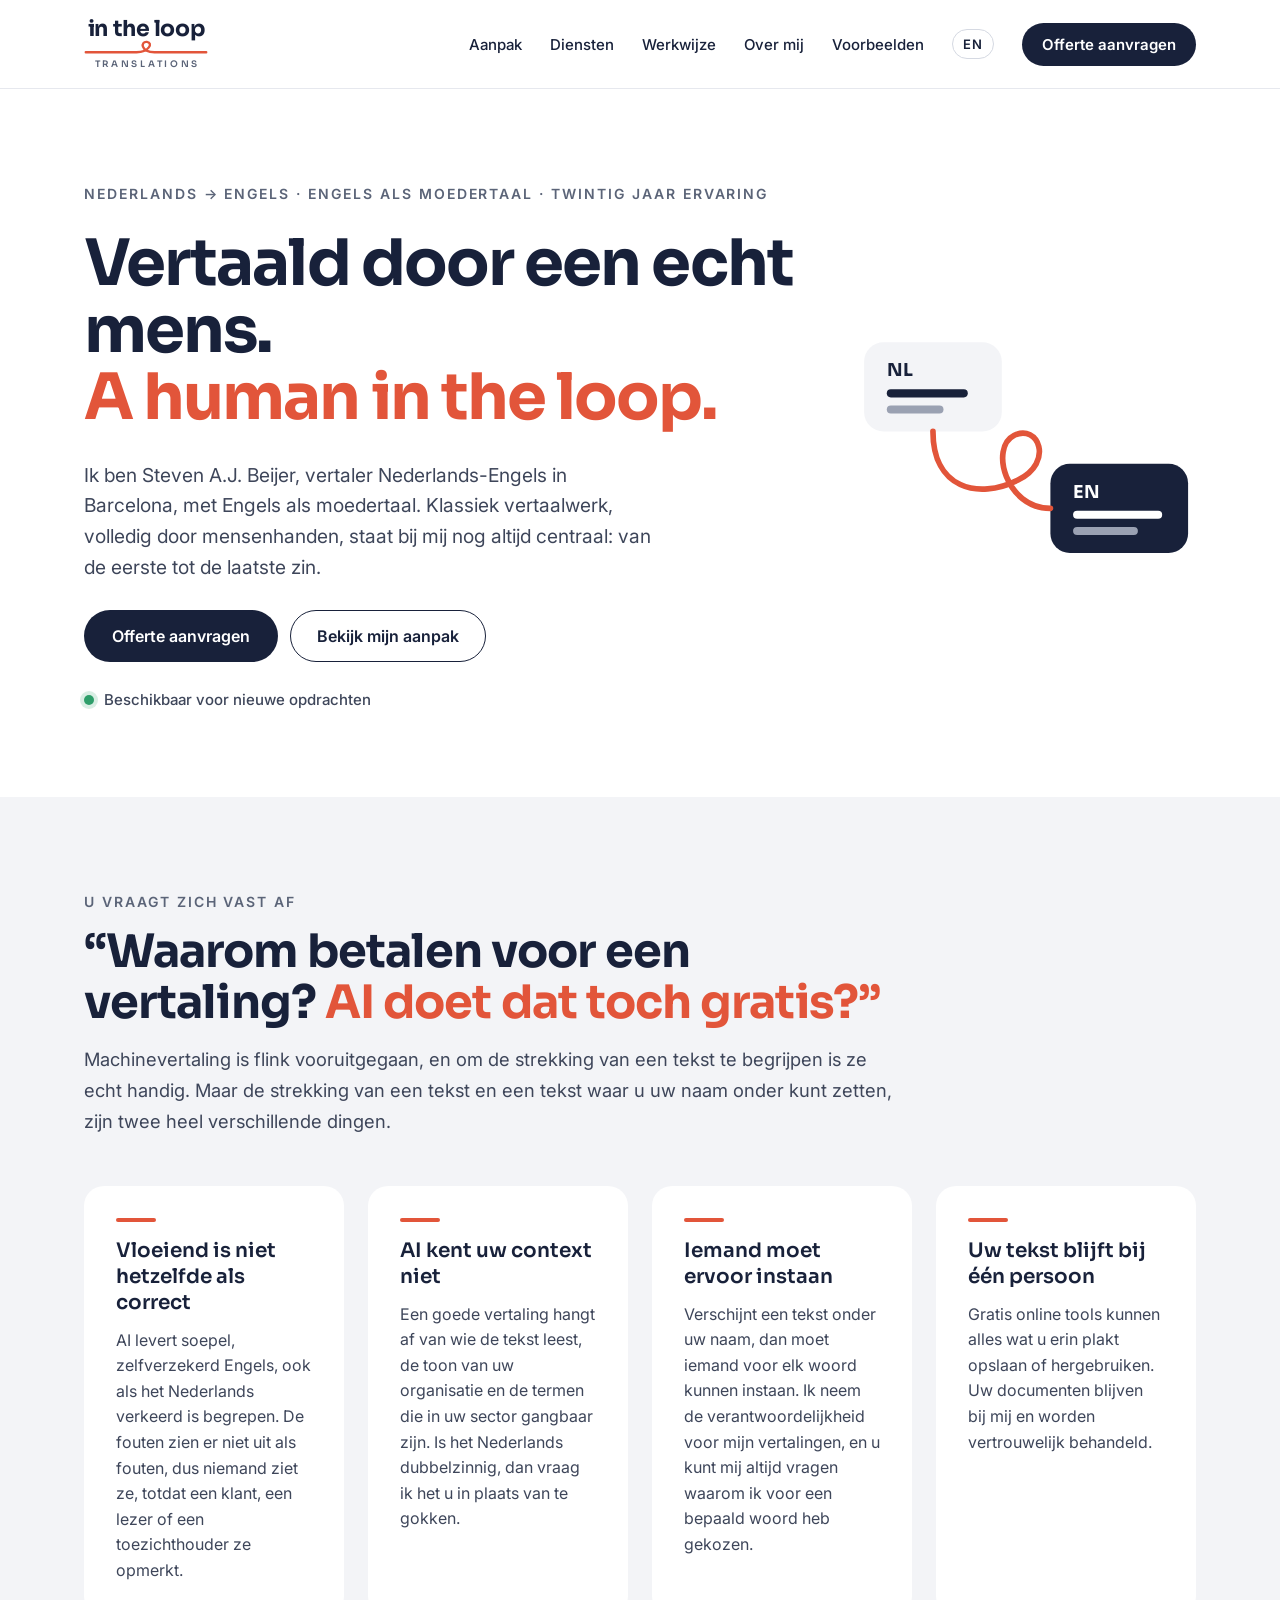
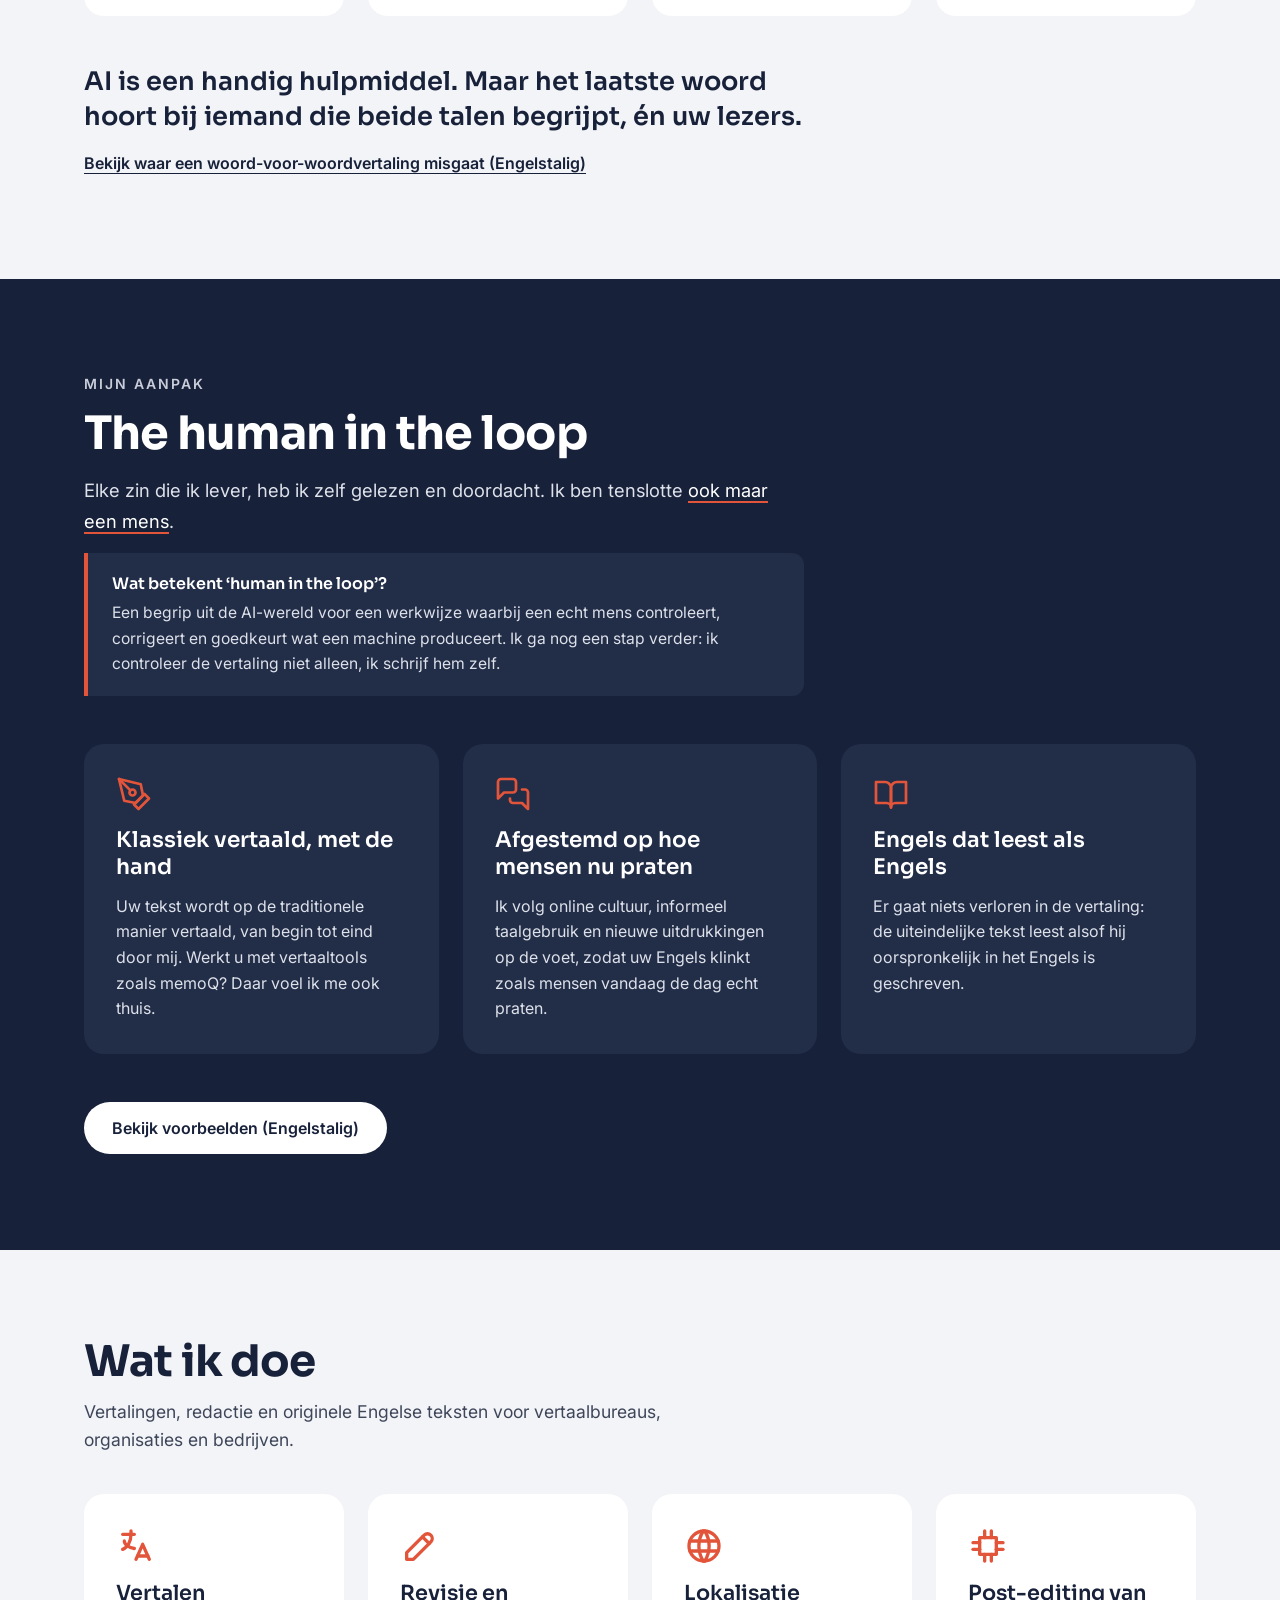
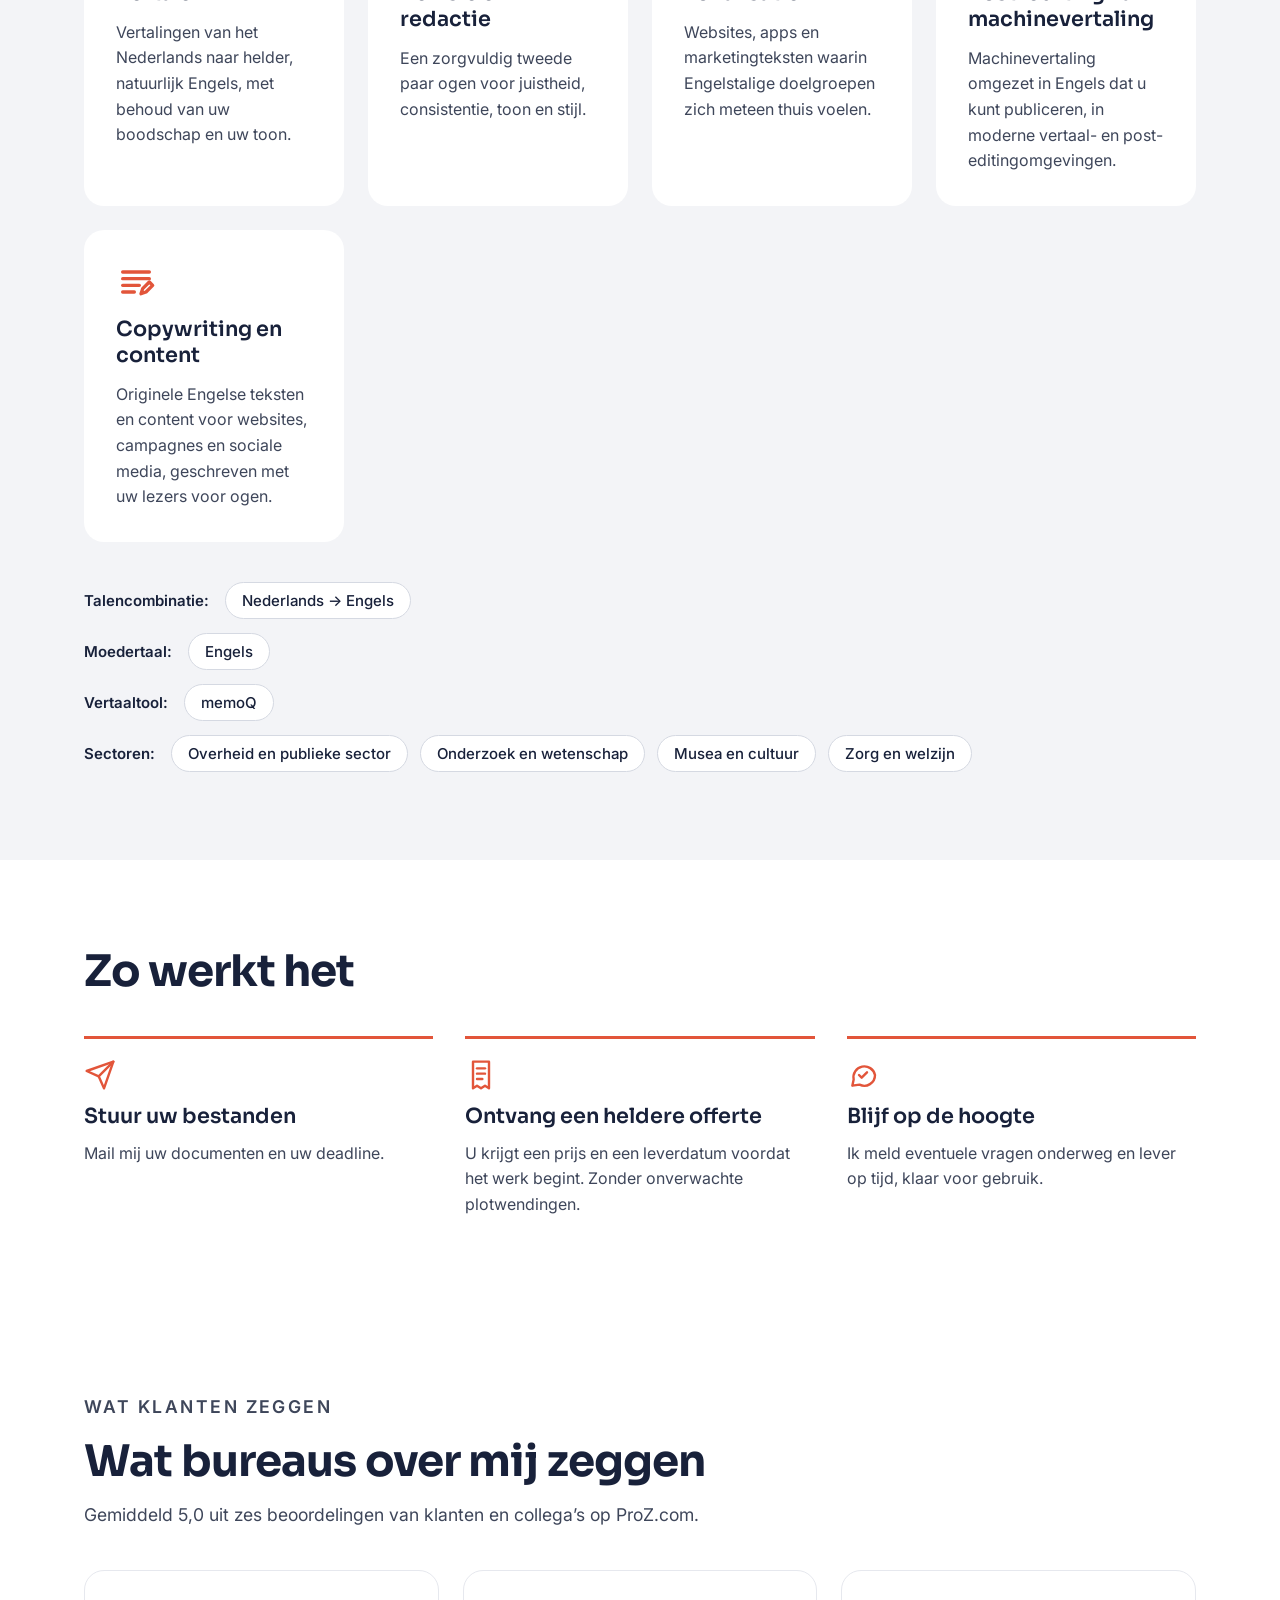
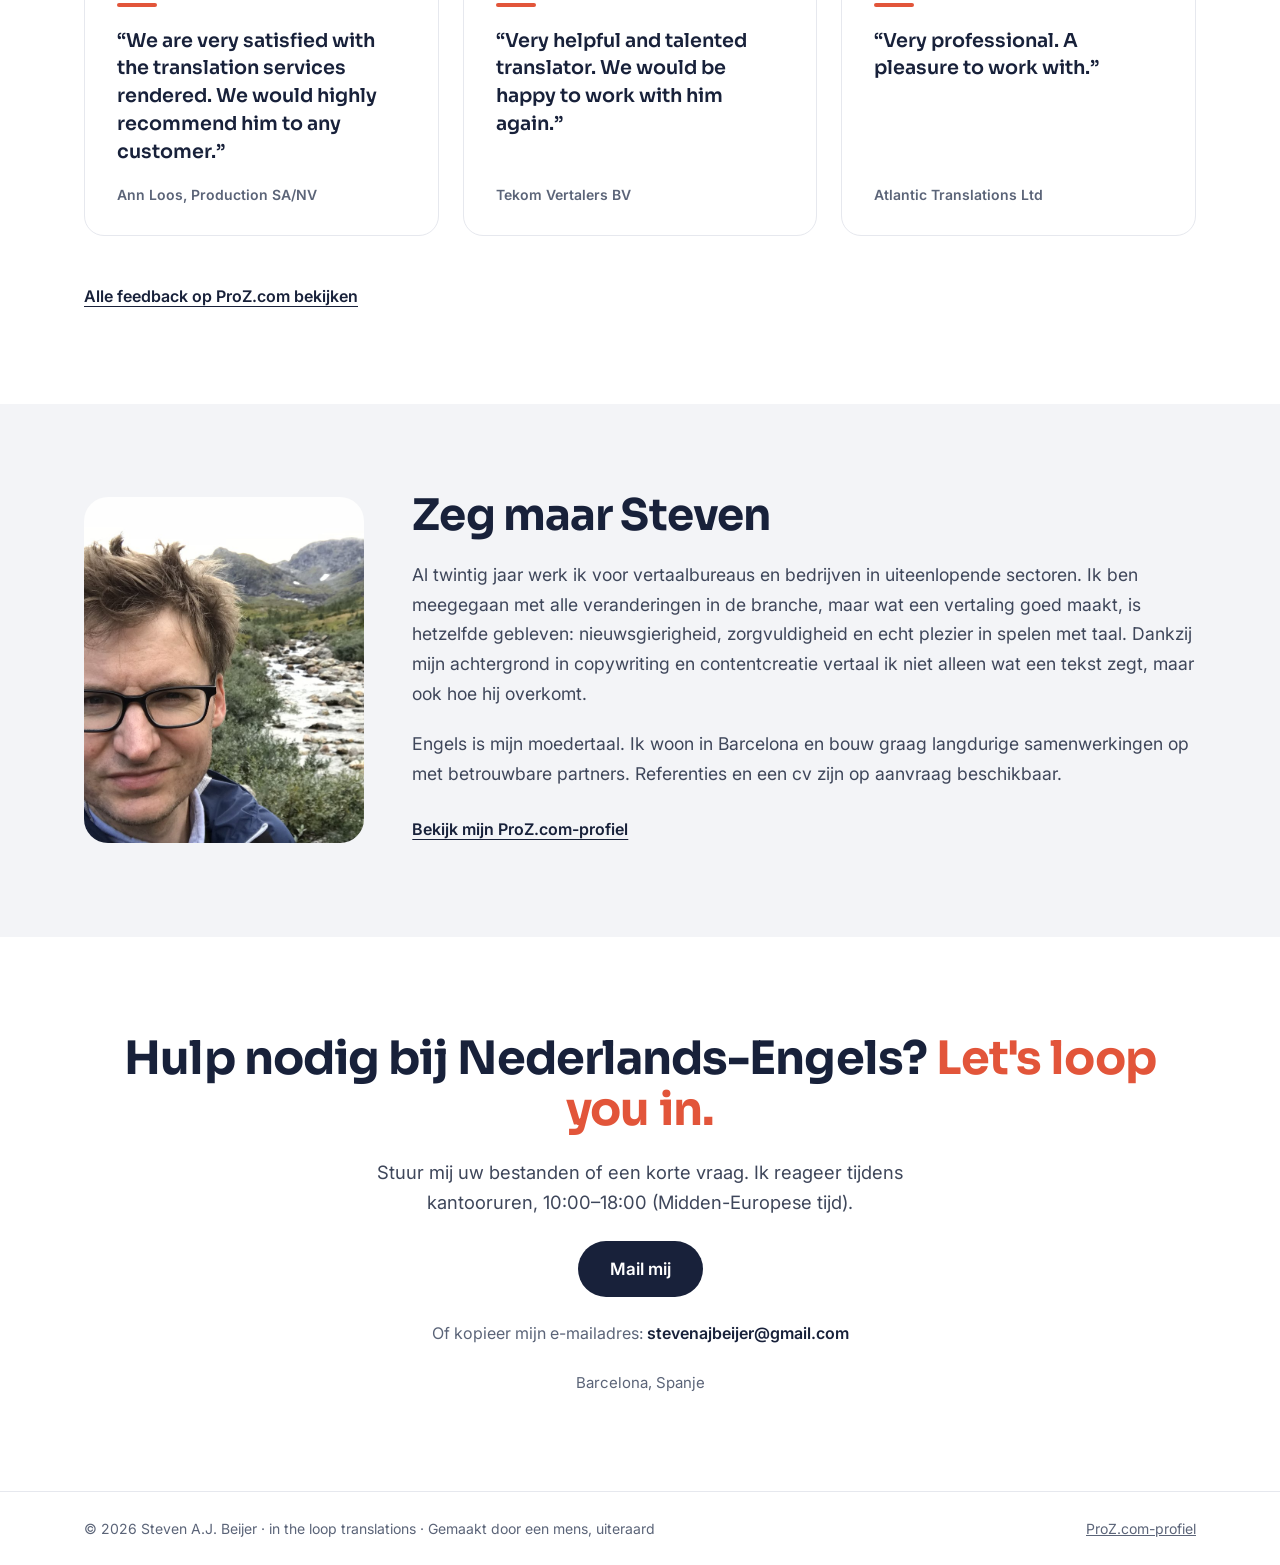
==== commit 4fae8942: "Add 'human in the loop' definition box to approach section (EN and NL) Co-Authored-By: Claude Opus 5" ====
--- a/nl/index.html
+++ b/nl/index.html
@@ -128,6 +128,10 @@
       <p class="eyebrow">Mijn aanpak</p>
       <h2 class="h2 h2-big" lang="en">The human in the loop</h2>
       <p class="intro">Elke zin die ik lever, heb ik zelf gelezen en doordacht. Ik ben tenslotte <a href="https://open.spotify.com/search/Daft%20Punk%20Human%20After%20All" target="_blank" rel="noopener" title="Daft Punk, Human After All (2005)">ook maar een mens</a>.</p>
+      <aside class="definition" aria-label="Uitleg">
+        <p class="definition-title">Wat betekent &lsquo;<span lang="en">human in the loop</span>&rsquo;?</p>
+        <p>Een begrip uit de AI-wereld voor een werkwijze waarbij een echt mens controleert, corrigeert en goedkeurt wat een machine produceert. Ik ga nog een stap verder: ik controleer de vertaling niet alleen, ik schrijf hem zelf.</p>
+      </aside>
     </div>
     <div class="cards">
       <div class="card-dark">
--- a/style.css
+++ b/style.css
@@ -93,6 +93,9 @@
 .dark .eyebrow { color: var(--on-dark-muted); }
 .approach .intro { font-size: 1.15rem; line-height: 1.7; color: var(--on-dark); }
 .approach .intro a { text-decoration-color: var(--accent); text-decoration-thickness: 2px; text-underline-offset: 4px; }
+.definition { background: var(--ink-2); border-left: 4px solid var(--accent); border-radius: 0 12px 12px 0; padding: 20px 24px; display: flex; flex-direction: column; gap: 6px; }
+.definition-title { font-family: var(--sora); font-weight: 600; font-size: 1rem; color: #FFFFFF; }
+.definition p:not(.definition-title) { font-size: 0.98rem; line-height: 1.6; color: var(--on-dark); }
 .cards { display: grid; grid-template-columns: repeat(auto-fit, minmax(260px, 1fr)); gap: 24px; }
 .card-dark { background: var(--ink-2); border-radius: 20px; padding: 32px; display: flex; flex-direction: column; gap: 14px; }
 .icon { fill: none; stroke: var(--accent); stroke-width: 1.8; stroke-linecap: round; stroke-linejoin: round; flex-shrink: 0; }
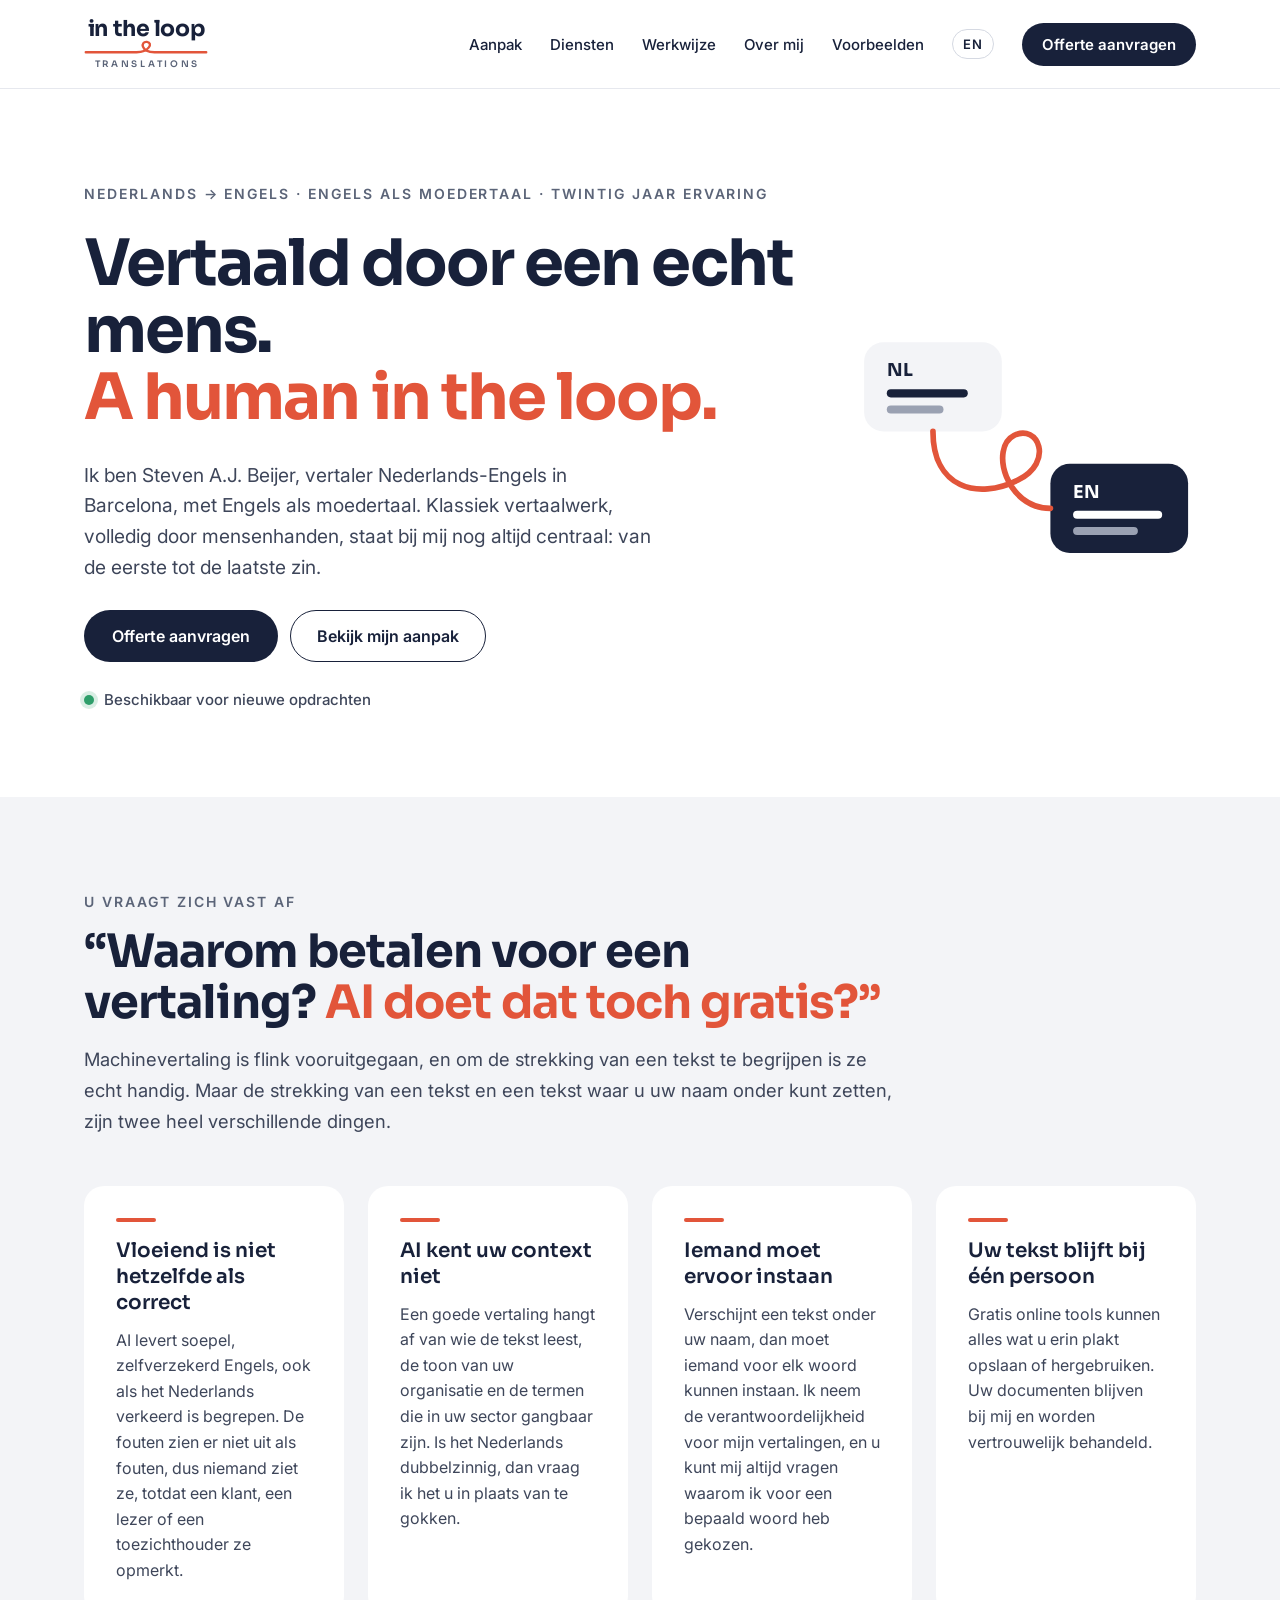
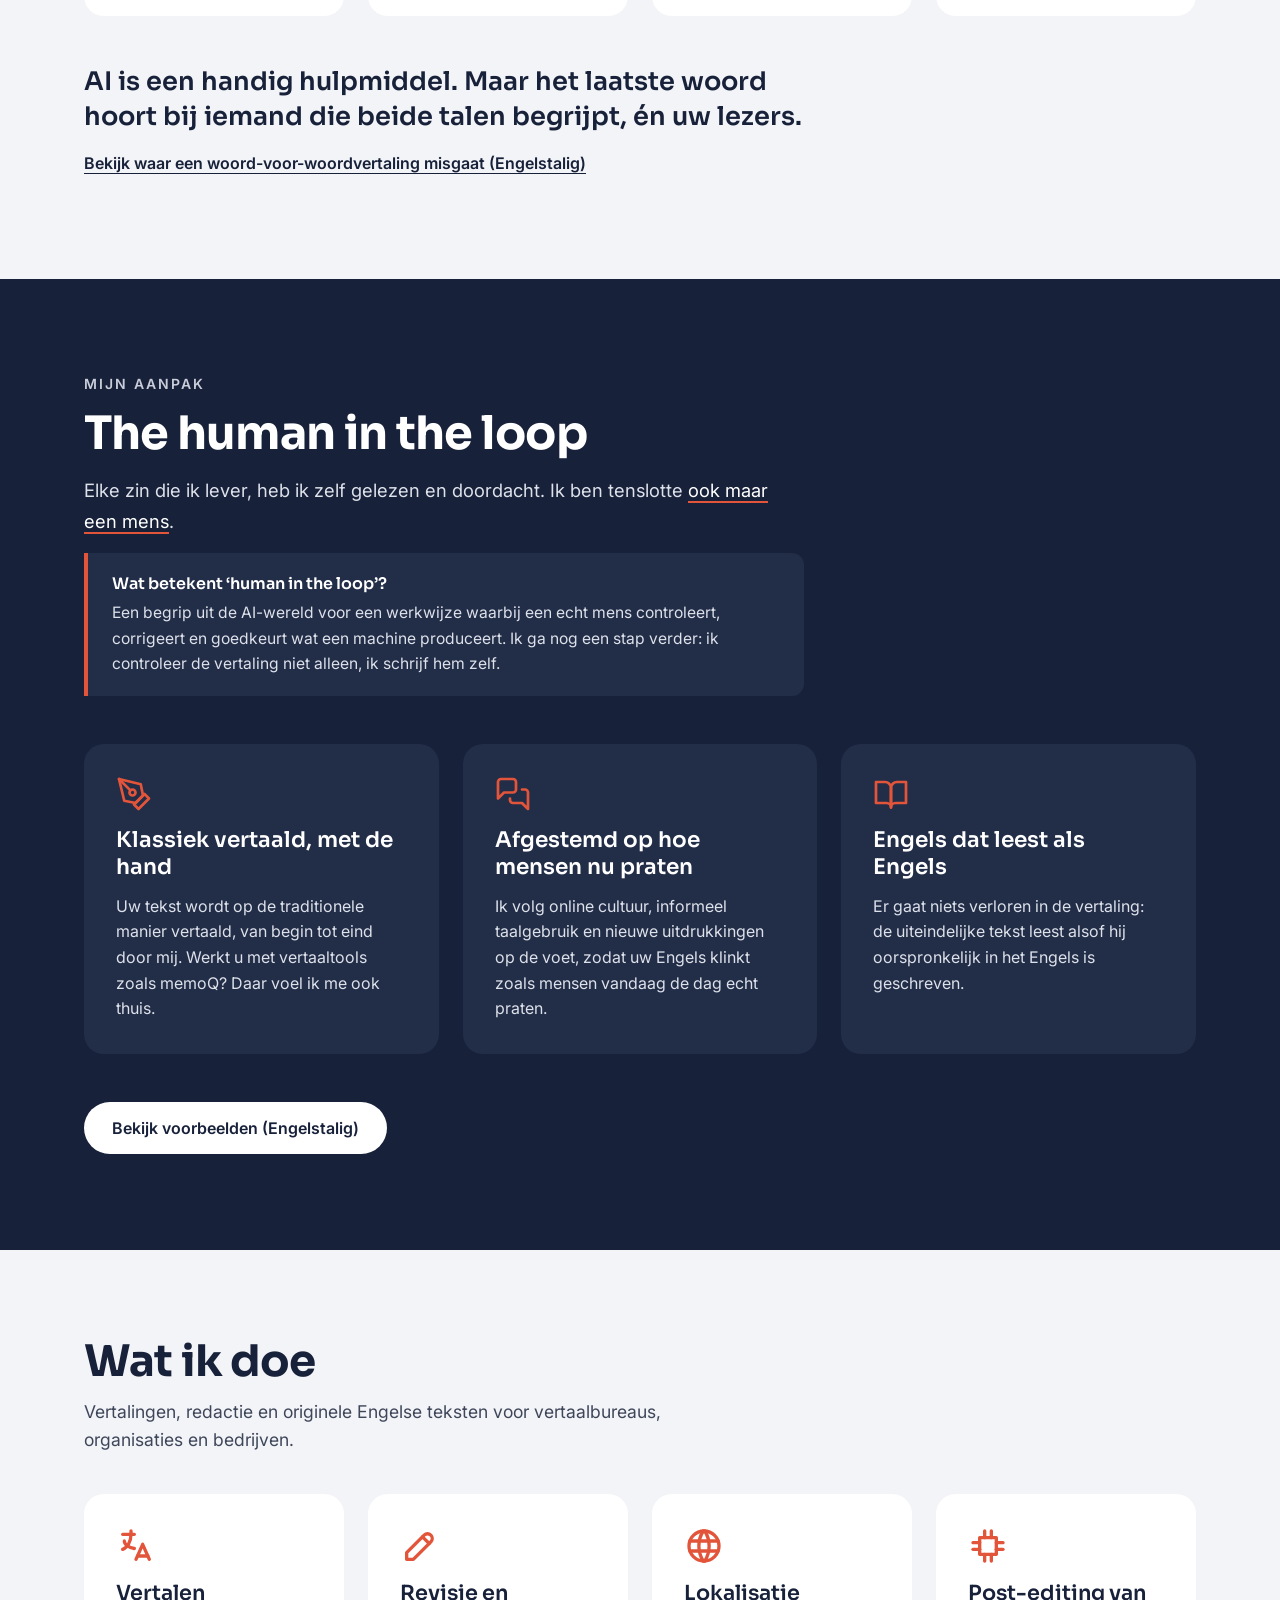
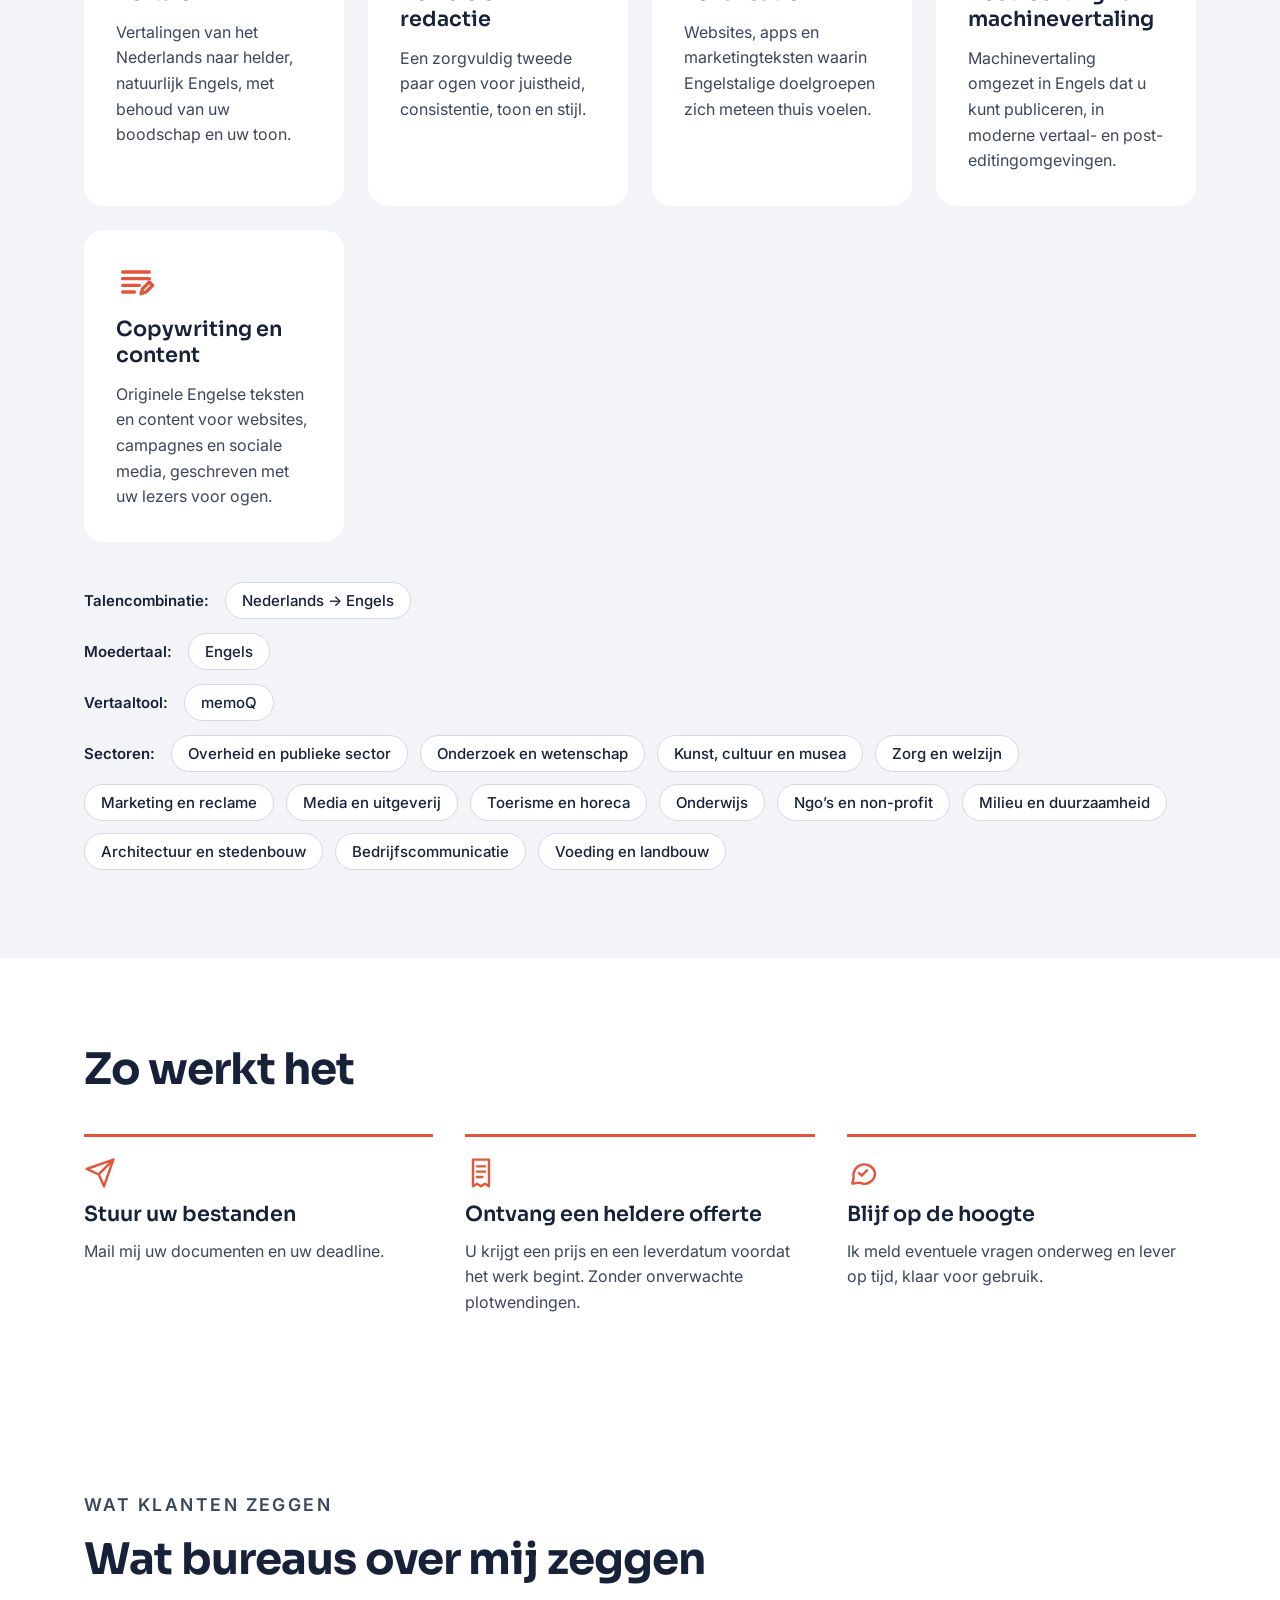
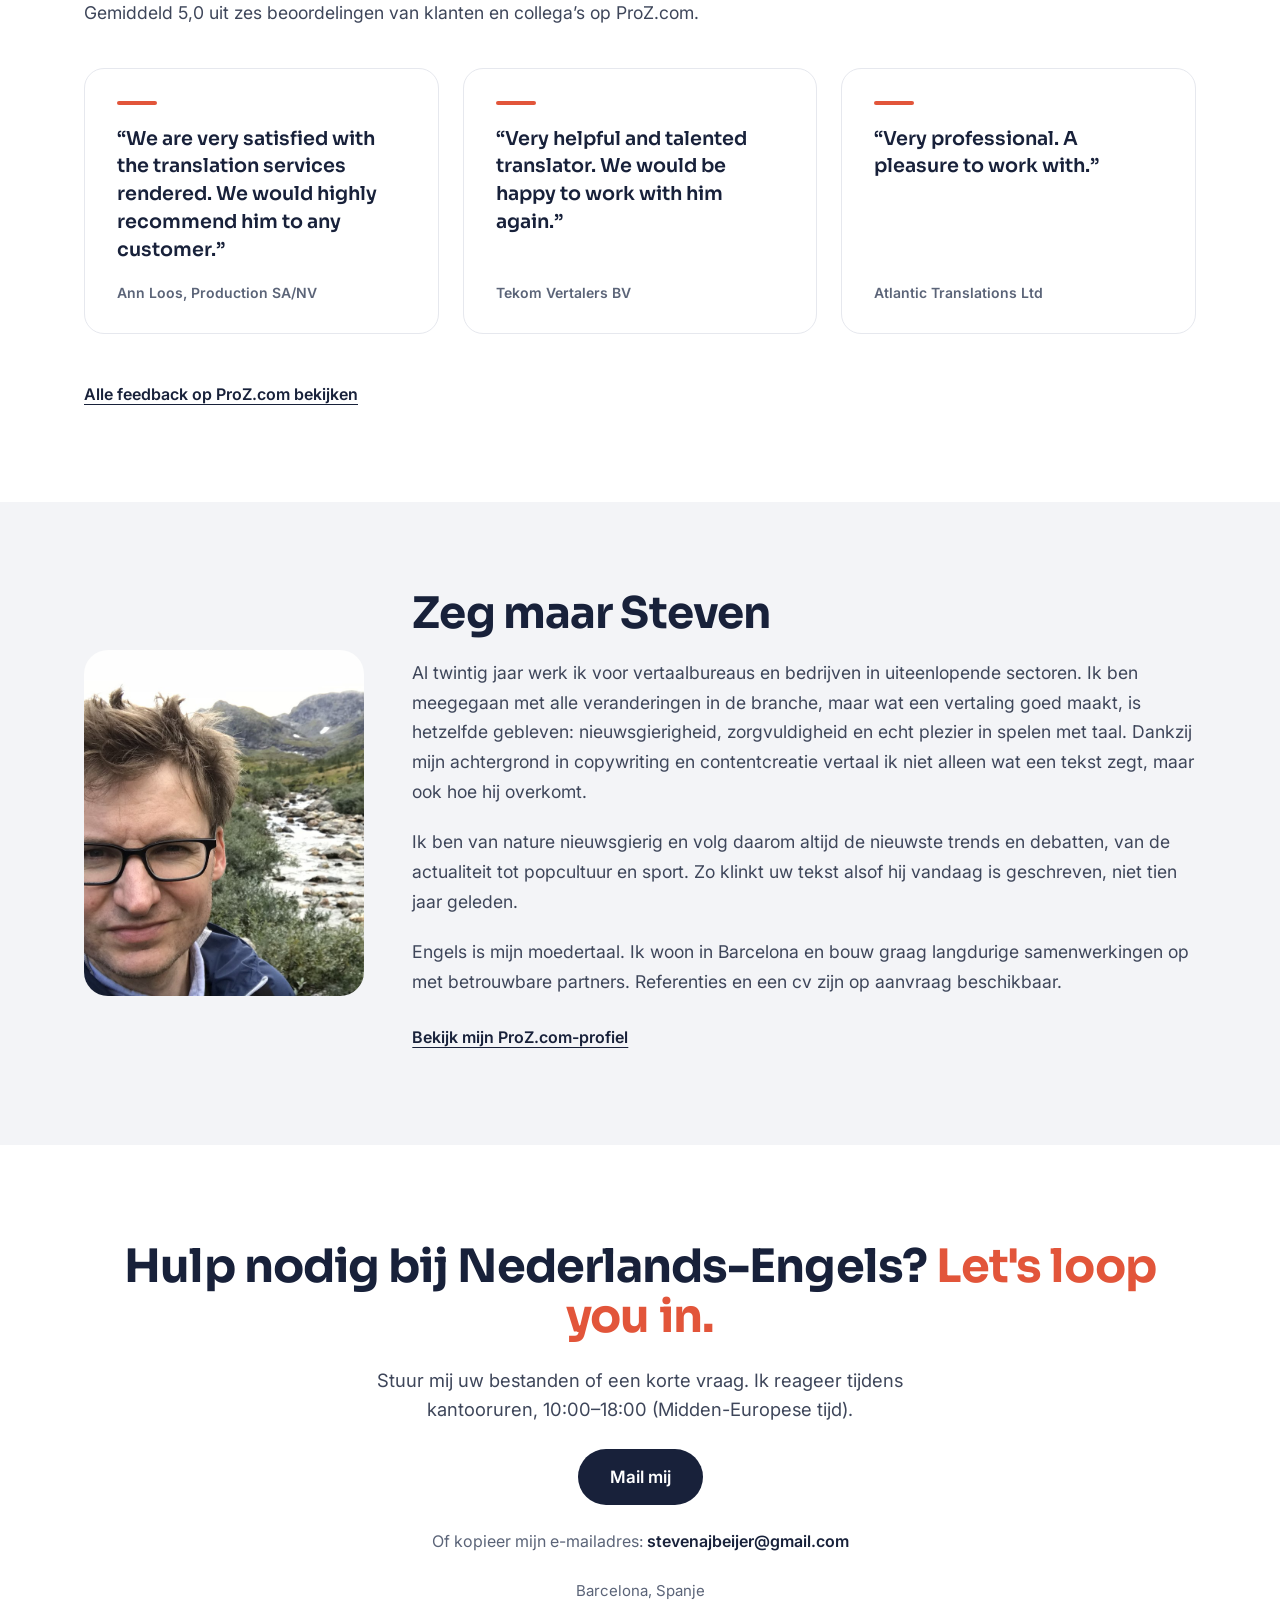
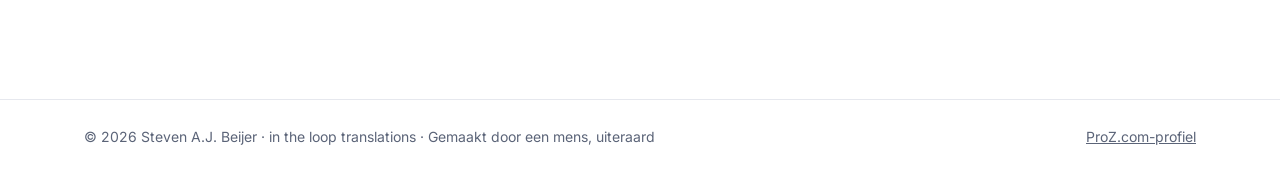
==== commit 66af2c2a: "Expand sectors list and add curiosity paragraph to About (EN and NL) Co-Authored-By: Claude Opus 5.5" ====
--- a/nl/index.html
+++ b/nl/index.html
@@ -19,7 +19,7 @@
   <link rel="preconnect" href="https://fonts.googleapis.com">
   <link rel="preconnect" href="https://fonts.gstatic.com" crossorigin>
   <link href="https://fonts.googleapis.com/css2?family=Sora:wght@400;600;700&amp;family=Inter:wght@400;500;600&amp;display=swap" rel="stylesheet">
-  <link rel="stylesheet" href="../style.css?v=5">
+  <link rel="stylesheet" href="../style.css?v=6">
   <script type="application/ld+json">
   {
     "@context": "https://schema.org",
@@ -45,7 +45,7 @@
 
 <header class="site-header">
   <nav class="wrap" aria-label="Hoofdmenu">
-    <a class="logo" href="#top" aria-label="in the loop translations, home">
+    <a class="logo" href="./" aria-label="in the loop translations, home">
       <span class="logo-name">in the loop</span>
       <svg width="124" height="16" viewBox="0 0 260 34" aria-hidden="true"><path d="M2 26 H110 C136 26 146 6 132 4 C118 2 118 26 148 26 H258" fill="none" stroke="#E2553A" stroke-width="5" stroke-linecap="round" stroke-linejoin="round"/></svg>
       <span class="logo-sub">TRANSLATIONS</span>
@@ -204,8 +204,17 @@
         <span class="chips-label">Sectoren:</span>
         <span class="chip">Overheid en publieke sector</span>
         <span class="chip">Onderzoek en wetenschap</span>
-        <span class="chip">Musea en cultuur</span>
+        <span class="chip">Kunst, cultuur en musea</span>
         <span class="chip">Zorg en welzijn</span>
+        <span class="chip">Marketing en reclame</span>
+        <span class="chip">Media en uitgeverij</span>
+        <span class="chip">Toerisme en horeca</span>
+        <span class="chip">Onderwijs</span>
+        <span class="chip">Ngo’s en non-profit</span>
+        <span class="chip">Milieu en duurzaamheid</span>
+        <span class="chip">Architectuur en stedenbouw</span>
+        <span class="chip">Bedrijfscommunicatie</span>
+        <span class="chip">Voeding en landbouw</span>
       </div>
     </div>
   </div>
@@ -263,6 +272,7 @@
     <div class="about-text">
       <h2 class="h2">Zeg maar Steven</h2>
       <p>Al twintig jaar werk ik voor vertaalbureaus en bedrijven in uiteenlopende sectoren. Ik ben meegegaan met alle veranderingen in de branche, maar wat een vertaling goed maakt, is hetzelfde gebleven: nieuwsgierigheid, zorgvuldigheid en echt plezier in spelen met taal. Dankzij mijn achtergrond in copywriting en contentcreatie vertaal ik niet alleen wat een tekst zegt, maar ook hoe hij overkomt.</p>
+      <p>Ik ben van nature nieuwsgierig en volg daarom altijd de nieuwste trends en debatten, van de actualiteit tot popcultuur en sport. Zo klinkt uw tekst alsof hij vandaag is geschreven, niet tien jaar geleden.</p>
       <p>Engels is mijn moedertaal. Ik woon in Barcelona en bouw graag langdurige samenwerkingen op met betrouwbare partners. Referenties en een cv zijn op aanvraag beschikbaar.</p>
       <a class="text-link" href="https://www.proz.com/profile/104658">Bekijk mijn ProZ.com-profiel</a>
     </div>
